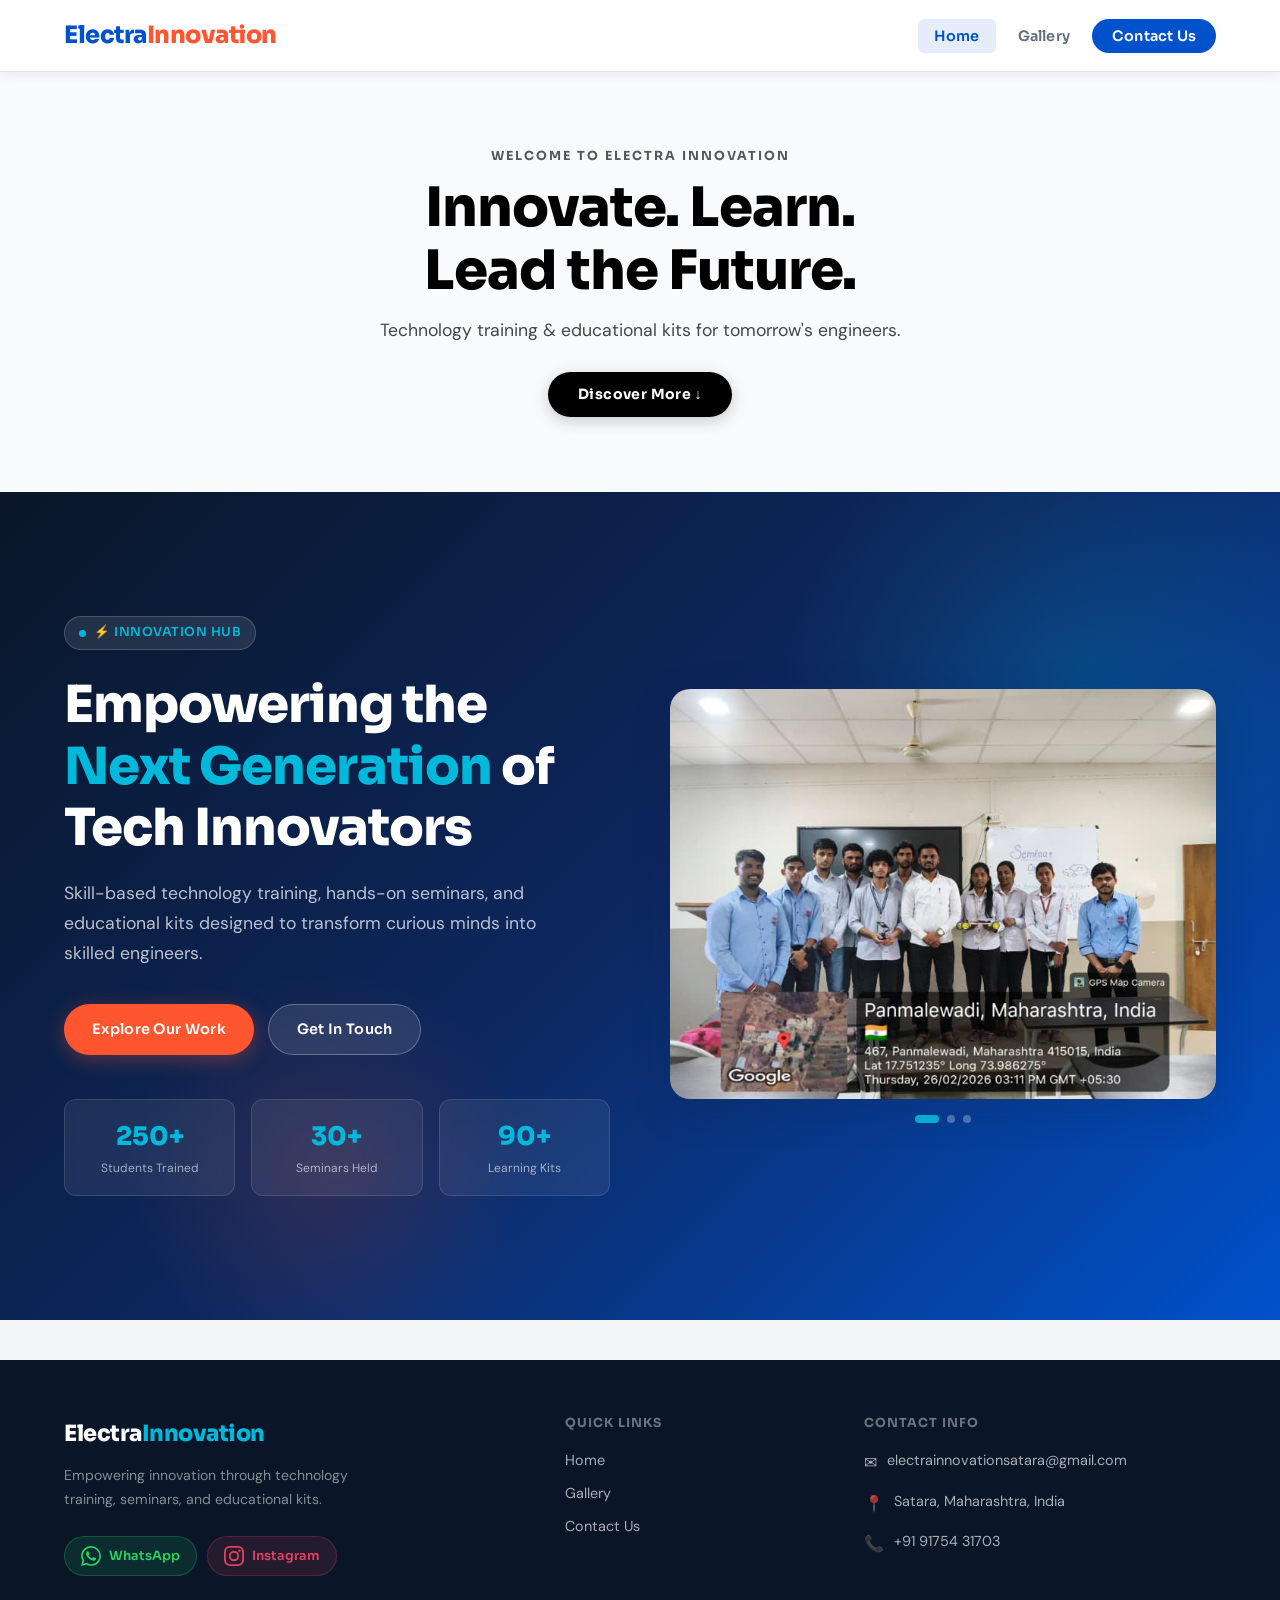
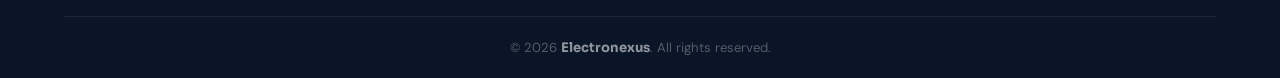
==== index.html @ 860a7fb2 "first upload" ====
<!DOCTYPE html>
<html lang="en">
<head>
  <meta charset="UTF-8">
  <meta name="viewport" content="width=device-width, initial-scale=1.0">
  <title>ElectraInnovation — Technology Training & Innovation</title>
  <link rel="stylesheet" href="style.css">
  <script defer src="script.js"></script>
</head>

<body>

<!-- ===== NAVBAR ===== -->
<header class="navbar">
  <div class="nav-container">
    <a href="index.html" class="logo-text">Electra<span>Innovation</span></a>

    <button class="hamburger" id="hamburger" aria-label="Toggle menu">
      <span></span><span></span><span></span>
    </button>

    <ul class="nav-menu" id="nav-menu">
      <li><a href="index.html" class="active">Home</a></li>
      <li><a href="gallery.html">Gallery</a></li>
      <li><a href="contact.html" class="nav-cta">Contact Us</a></li>
    </ul>
  </div>
</header>

<!-- ===== VIDEO HERO ===== -->
<section class="video-hero">
  <video
    class="video-hero-bg"
    src="images/hero.mp4"
    autoplay
    muted
    loop
    playsinline
    preload="auto"
  ></video>

  <!-- Light frosted overlay so black text stays readable -->
  <div class="video-hero-overlay"></div>

  <div class="video-hero-content">
    <p class="video-hero-eyebrow">Welcome to Electra Innovation</p>
    <h2 class="video-hero-heading">Innovate. Learn. <br>Lead the Future.</h2>
    <p class="video-hero-sub">Technology training &amp; educational kits for tomorrow's engineers.</p>
    <a href="#main-hero" class="video-hero-cta">Discover More ↓</a>
  </div>
</section>

<!-- ===== HERO ===== -->
<section class="hero">
  <div class="hero-inner">

    <!-- LEFT: Text -->
    <div class="hero-text">
      <div class="hero-badge">⚡ Innovation Hub</div>

      <h1>Empowering the <span>Next Generation</span> of Tech Innovators</h1>
      <p>Skill-based technology training, hands-on seminars, and educational kits designed to transform curious minds into skilled engineers.</p>

      <div class="hero-actions">
        <a href="gallery.html" class="btn btn-primary">Explore Our Work</a>
        <a href="contact.html" class="btn btn-outline">Get In Touch</a>
      </div>

      <div class="hero-stats">
        <div class="stat-item">
          <div class="stat-num">250+</div>
          <div class="stat-label">Students Trained</div>
        </div>
        <div class="stat-item">
          <div class="stat-num">30+</div>
          <div class="stat-label">Seminars Held</div>
        </div>
        <div class="stat-item">
          <div class="stat-num">90+</div>
          <div class="stat-label">Learning Kits</div>
        </div>
      </div>
    </div>

    <!-- RIGHT: Slider -->
    <div class="hero-slider-wrap">
      <div class="slider" id="hero-slider">
        <img src="images/training1.jpeg" class="slide active" alt="Training Program">
        <img src="images/seminar1.jpeg" class="slide" alt="Seminar">
        <img src="images/kit1.jpeg" class="slide" alt="Educational Kit">
      </div>
      <div class="slider-dots" id="slider-dots">
        <button class="dot active" data-index="0"></button>
        <button class="dot" data-index="1"></button>
        <button class="dot" data-index="2"></button>
      </div>
    </div>

  </div>
</section>

<!-- ===== FOOTER ===== -->
<footer class="footer">
  <div class="footer-inner">

    <div class="footer-brand">
      <a href="index.html" class="footer-logo">Electra<span>Innovation</span></a>
      <p class="footer-tagline">Empowering innovation through technology training, seminars, and educational kits.</p>
      <div class="footer-social">
        <a href="https://wa.me/919175431703" target="_blank" rel="noopener" class="social-btn whatsapp" aria-label="WhatsApp">
          <svg viewBox="0 0 24 24" fill="currentColor" width="20" height="20"><path d="M17.472 14.382c-.297-.149-1.758-.867-2.03-.967-.273-.099-.471-.148-.67.15-.197.297-.767.966-.94 1.164-.173.199-.347.223-.644.075-.297-.15-1.255-.463-2.39-1.475-.883-.788-1.48-1.761-1.653-2.059-.173-.297-.018-.458.13-.606.134-.133.298-.347.446-.52.149-.174.198-.298.298-.497.099-.198.05-.371-.025-.52-.075-.149-.669-1.612-.916-2.207-.242-.579-.487-.5-.669-.51-.173-.008-.371-.01-.57-.01-.198 0-.52.074-.792.372-.272.297-1.04 1.016-1.04 2.479 0 1.462 1.065 2.875 1.213 3.074.149.198 2.096 3.2 5.077 4.487.709.306 1.262.489 1.694.625.712.227 1.36.195 1.871.118.571-.085 1.758-.719 2.006-1.413.248-.694.248-1.289.173-1.413-.074-.124-.272-.198-.57-.347m-5.421 7.403h-.004a9.87 9.87 0 01-5.031-1.378l-.361-.214-3.741.982.998-3.648-.235-.374a9.86 9.86 0 01-1.51-5.26c.001-5.45 4.436-9.884 9.888-9.884 2.64 0 5.122 1.03 6.988 2.898a9.825 9.825 0 012.893 6.994c-.003 5.45-4.437 9.884-9.885 9.884m8.413-18.297A11.815 11.815 0 0012.05 0C5.495 0 .16 5.335.157 11.892c0 2.096.547 4.142 1.588 5.945L.057 24l6.305-1.654a11.882 11.882 0 005.683 1.448h.005c6.554 0 11.89-5.335 11.893-11.893a11.821 11.821 0 00-3.48-8.413Z"/></svg>
          WhatsApp
        </a>
        <a href="https://www.instagram.com/electrainnovations?igsh=cjc5NXh3eWp3ZHEy" target="_blank" rel="noopener" class="social-btn instagram" aria-label="Instagram">
          <svg viewBox="0 0 24 24" fill="currentColor" width="20" height="20"><path d="M12 2.163c3.204 0 3.584.012 4.85.07 3.252.148 4.771 1.691 4.919 4.919.058 1.265.069 1.645.069 4.849 0 3.205-.012 3.584-.069 4.849-.149 3.225-1.664 4.771-4.919 4.919-1.266.058-1.644.07-4.85.07-3.204 0-3.584-.012-4.849-.07-3.26-.149-4.771-1.699-4.919-4.92-.058-1.265-.07-1.644-.07-4.849 0-3.204.013-3.583.07-4.849.149-3.227 1.664-4.771 4.919-4.919 1.266-.057 1.645-.069 4.849-.069zM12 0C8.741 0 8.333.014 7.053.072 2.695.272.273 2.69.073 7.052.014 8.333 0 8.741 0 12c0 3.259.014 3.668.072 4.948.2 4.358 2.618 6.78 6.98 6.98C8.333 23.986 8.741 24 12 24c3.259 0 3.668-.014 4.948-.072 4.354-.2 6.782-2.618 6.979-6.98.059-1.28.073-1.689.073-4.948 0-3.259-.014-3.667-.072-4.947-.196-4.354-2.617-6.78-6.979-6.98C15.668.014 15.259 0 12 0zm0 5.838a6.162 6.162 0 100 12.324 6.162 6.162 0 000-12.324zM12 16a4 4 0 110-8 4 4 0 010 8zm6.406-11.845a1.44 1.44 0 100 2.881 1.44 1.44 0 000-2.881z"/></svg>
          Instagram
        </a>
      </div>
    </div>

    <div class="footer-col">
      <h4>Quick Links</h4>
      <ul>
        <li><a href="index.html">Home</a></li>
        <li><a href="gallery.html">Gallery</a></li>
        <li><a href="contact.html">Contact Us</a></li>
      </ul>
    </div>

    <div class="footer-col">
      <h4>Contact Info</h4>
      <ul class="footer-contact-list">
        <li>
          <span class="fc-icon">✉</span>
          <a href="mailto:electrainnovationsatara@gmail.com">electrainnovationsatara@gmail.com</a>
        </li>
        <li>
          <span class="fc-icon">📍</span>
          <span>Satara, Maharashtra, India</span>
        </li>
        <li>
          <span class="fc-icon">📞</span>
          <a href="tel:+919175431703">+91 91754 31703</a>
        </li>
      </ul>
    </div>

  </div>
  <div class="footer-bottom">
    <p>&copy; 2026 <strong>Electronexus</strong>. All rights reserved.</p>
  </div>
</footer>


</body>
</html>
---- style.css ----
@import url('https://fonts.googleapis.com/css2?family=Sora:wght@300;400;600;700;800&family=DM+Sans:ital,wght@0,300;0,400;0,500;1,400&display=swap');

/* ===== CSS VARIABLES ===== */
:root {
  --primary: #0052CC;
  --primary-light: #0065FF;
  --accent: #FF5630;
  --accent-warm: #FF7452;
  --teal: #00B8D9;
  --bg: #F4F5F7;
  --bg-card: #FFFFFF;
  --text: #172B4D;
  --text-muted: #5E6C84;
  --border: #DFE1E6;
  --white: #FFFFFF;
  --shadow-sm: 0 1px 3px rgba(9,30,66,0.10), 0 0 1px rgba(9,30,66,0.08);
  --shadow-md: 0 4px 16px rgba(9,30,66,0.12), 0 0 2px rgba(9,30,66,0.08);
  --shadow-lg: 0 12px 40px rgba(9,30,66,0.18);
  --radius: 12px;
  --radius-sm: 6px;
  --navbar-h: 72px;
}

/* ===== RESET & BASE ===== */
*, *::before, *::after { box-sizing: border-box; margin: 0; padding: 0; }

html { scroll-behavior: smooth; }

body {
  font-family: 'DM Sans', sans-serif;
  background: var(--bg);
  color: var(--text);
  padding-top: var(--navbar-h);
  line-height: 1.6;
}

h1, h2, h3, h4 { font-family: 'Sora', sans-serif; line-height: 1.2; }

/* ===== NAVBAR ===== */
.navbar {
  position: fixed;
  top: 0;
  left: 0;
  width: 100%;
  background: var(--white);
  border-bottom: 1.5px solid var(--border);
  z-index: 9999;
  height: var(--navbar-h);
  box-shadow: 0 2px 12px rgba(9,30,66,0.08);
}

.nav-container {
  display: flex;
  justify-content: space-between;
  align-items: center;
  max-width: 1200px;
  width: 90%;
  margin: 0 auto;
  height: 100%;
}

.logo {
  height: 46px;
  object-fit: contain;
}

.logo-text {
  font-family: 'Sora', sans-serif;
  font-size: 1.5rem;
  font-weight: 800;
  color: var(--primary);
  letter-spacing: -0.5px;
  text-decoration: none;
}

.logo-text span { color: var(--accent); }

.nav-menu {
  list-style: none;
  display: flex;
  gap: 6px;
  align-items: center;
}

.nav-menu li a {
  color: var(--text-muted);
  text-decoration: none;
  font-family: 'Sora', sans-serif;
  font-weight: 600;
  font-size: 0.9rem;
  padding: 8px 16px;
  border-radius: var(--radius-sm);
  transition: all 0.2s ease;
  letter-spacing: 0.2px;
}

.nav-menu li a:hover {
  color: var(--primary);
  background: rgba(0,82,204,0.07);
}

.nav-menu li a.active {
  color: var(--primary);
  background: rgba(0,82,204,0.10);
}

/* CTA button in nav */
.nav-menu li a.nav-cta {
  background: var(--primary);
  color: white;
  padding: 8px 20px;
  border-radius: 50px;
}

.nav-menu li a.nav-cta:hover {
  background: var(--primary-light);
  color: white;
}

.hamburger {
  display: none;
  background: none;
  border: none;
  cursor: pointer;
  padding: 6px;
  border-radius: var(--radius-sm);
  flex-direction: column;
  gap: 5px;
  transition: background 0.2s;
}

.hamburger:hover { background: var(--bg); }

.hamburger span {
  display: block;
  width: 24px;
  height: 2.5px;
  background: var(--text);
  border-radius: 2px;
  transition: all 0.3s ease;
}

.hamburger.open span:nth-child(1) { transform: translateY(7.5px) rotate(45deg); }
.hamburger.open span:nth-child(2) { opacity: 0; transform: scaleX(0); }
.hamburger.open span:nth-child(3) { transform: translateY(-7.5px) rotate(-45deg); }

/* ===== HERO ===== */
.hero {
  position: relative;
  background: linear-gradient(135deg, #0a1628 0%, #0d2860 50%, #0052CC 100%);
  min-height: calc(100vh - var(--navbar-h));
  display: flex;
  align-items: center;
  overflow: hidden;
}

/* Decorative blobs */
.hero::before {
  content: '';
  position: absolute;
  width: 600px;
  height: 600px;
  background: radial-gradient(circle, rgba(0,184,217,0.18) 0%, transparent 70%);
  top: -100px;
  right: -100px;
  border-radius: 50%;
  pointer-events: none;
}

.hero::after {
  content: '';
  position: absolute;
  width: 400px;
  height: 400px;
  background: radial-gradient(circle, rgba(255,86,48,0.14) 0%, transparent 70%);
  bottom: -50px;
  left: 10%;
  border-radius: 50%;
  pointer-events: none;
}

.hero-inner {
  position: relative;
  z-index: 2;
  max-width: 1200px;
  width: 90%;
  margin: 0 auto;
  display: grid;
  grid-template-columns: 1fr 1fr;
  gap: 60px;
  align-items: center;
  padding: 60px 0;
}

.hero-text {
  color: white;
}

.hero-badge {
  display: inline-flex;
  align-items: center;
  gap: 8px;
  background: rgba(255,255,255,0.10);
  border: 1px solid rgba(255,255,255,0.18);
  color: var(--teal);
  font-family: 'Sora', sans-serif;
  font-size: 0.78rem;
  font-weight: 600;
  padding: 6px 14px;
  border-radius: 50px;
  margin-bottom: 24px;
  letter-spacing: 0.5px;
  text-transform: uppercase;
}

.hero-badge::before {
  content: '';
  width: 7px;
  height: 7px;
  background: var(--teal);
  border-radius: 50%;
  animation: pulse-dot 2s infinite;
}

@keyframes pulse-dot {
  0%, 100% { opacity: 1; transform: scale(1); }
  50% { opacity: 0.5; transform: scale(1.4); }
}

.hero-text h1 {
  font-size: clamp(2rem, 4vw, 3.4rem);
  font-weight: 800;
  color: white;
  margin-bottom: 20px;
  letter-spacing: -1px;
}

.hero-text h1 span { color: var(--teal); }

.hero-text p {
  font-size: 1.1rem;
  color: rgba(255,255,255,0.72);
  max-width: 480px;
  margin-bottom: 36px;
  line-height: 1.7;
}

.hero-actions {
  display: flex;
  gap: 14px;
  flex-wrap: wrap;
}

.btn {
  display: inline-flex;
  align-items: center;
  gap: 8px;
  padding: 13px 28px;
  border-radius: 50px;
  font-family: 'Sora', sans-serif;
  font-weight: 600;
  font-size: 0.9rem;
  text-decoration: none;
  cursor: pointer;
  border: none;
  transition: all 0.25s ease;
  letter-spacing: 0.3px;
}

.btn-primary {
  background: var(--accent);
  color: white;
  box-shadow: 0 4px 20px rgba(255,86,48,0.35);
}

.btn-primary:hover {
  background: var(--accent-warm);
  transform: translateY(-2px);
  box-shadow: 0 8px 28px rgba(255,86,48,0.4);
}

.btn-outline {
  background: rgba(255,255,255,0.10);
  color: white;
  border: 1.5px solid rgba(255,255,255,0.28);
  backdrop-filter: blur(6px);
}

.btn-outline:hover {
  background: rgba(255,255,255,0.18);
  transform: translateY(-2px);
}

/* HERO SLIDER */
.hero-slider-wrap {
  position: relative;
}

.slider {
  position: relative;
  width: 100%;
  border-radius: 20px;
  overflow: hidden;
  box-shadow: var(--shadow-lg);
  aspect-ratio: 4/3;
}

.slide {
  position: absolute;
  inset: 0;
  width: 100%;
  height: 100%;
  object-fit: cover;
  opacity: 0;
  transition: opacity 1s ease;
}

.slide.active { opacity: 1; }

/* Slider dots */
.slider-dots {
  display: flex;
  justify-content: center;
  gap: 8px;
  margin-top: 16px;
}

.dot {
  width: 8px;
  height: 8px;
  border-radius: 50%;
  background: rgba(255,255,255,0.30);
  cursor: pointer;
  transition: all 0.3s ease;
  border: none;
}

.dot.active {
  background: var(--teal);
  width: 24px;
  border-radius: 4px;
}

/* HERO STATS */
.hero-stats {
  display: grid;
  grid-template-columns: repeat(3, 1fr);
  gap: 16px;
  margin-top: 44px;
}

.stat-item {
  background: rgba(255,255,255,0.07);
  border: 1px solid rgba(255,255,255,0.12);
  border-radius: var(--radius);
  padding: 16px;
  text-align: center;
  backdrop-filter: blur(6px);
}

.stat-num {
  font-family: 'Sora', sans-serif;
  font-size: 1.6rem;
  font-weight: 800;
  color: var(--teal);
}

.stat-label {
  font-size: 0.75rem;
  color: rgba(255,255,255,0.60);
  margin-top: 2px;
}

/* ===== SECTION SHARED ===== */
.section {
  max-width: 1200px;
  width: 90%;
  margin: 0 auto;
  padding: 80px 0;
}

.section-header {
  text-align: center;
  margin-bottom: 52px;
}

.section-tag {
  display: inline-block;
  background: rgba(0,82,204,0.08);
  color: var(--primary);
  font-family: 'Sora', sans-serif;
  font-size: 0.75rem;
  font-weight: 700;
  padding: 5px 14px;
  border-radius: 50px;
  letter-spacing: 0.8px;
  text-transform: uppercase;
  margin-bottom: 12px;
}

.section-header h2 {
  font-size: clamp(1.8rem, 3vw, 2.6rem);
  font-weight: 800;
  color: var(--text);
  margin-bottom: 12px;
  letter-spacing: -0.5px;
}

.section-header p {
  color: var(--text-muted);
  font-size: 1rem;
  max-width: 520px;
  margin: 0 auto;
}

/* ===== GALLERY PAGE ===== */
.gallery-page { background: var(--bg); }

.gallery-section { margin-bottom: 64px; }

.gallery-section-title {
  font-family: 'Sora', sans-serif;
  font-size: 1.15rem;
  font-weight: 700;
  color: var(--text);
  margin-bottom: 18px;
  display: flex;
  align-items: center;
  gap: 10px;
}

.gallery-section-title::before {
  content: '';
  display: block;
  width: 4px;
  height: 22px;
  background: var(--primary);
  border-radius: 2px;
}

.grid {
  display: grid;
  grid-template-columns: repeat(auto-fill, minmax(220px, 1fr));
  gap: 16px;
}

.grid-item {
  position: relative;
  border-radius: var(--radius);
  overflow: hidden;
  aspect-ratio: 4/3;
  background: var(--border);
  box-shadow: var(--shadow-sm);
  cursor: pointer;
  transition: transform 0.28s ease, box-shadow 0.28s ease;
}

.grid-item:hover {
  transform: translateY(-5px) scale(1.02);
  box-shadow: var(--shadow-md);
}

.grid-item img {
  width: 100%;
  height: 100%;
  object-fit: cover;
  display: block;
  transition: transform 0.4s ease;
}

.grid-item:hover img { transform: scale(1.06); }

.grid-item .overlay {
  position: absolute;
  inset: 0;
  background: linear-gradient(to top, rgba(9,30,66,0.55), transparent 60%);
  opacity: 0;
  transition: opacity 0.28s ease;
  display: flex;
  align-items: flex-end;
  padding: 14px;
}

.grid-item:hover .overlay { opacity: 1; }

.overlay-icon {
  background: rgba(255,255,255,0.20);
  border: 1px solid rgba(255,255,255,0.35);
  border-radius: 50%;
  width: 38px;
  height: 38px;
  display: flex;
  align-items: center;
  justify-content: center;
  color: white;
  font-size: 1rem;
  backdrop-filter: blur(4px);
  margin-left: auto;
}

/* ===== LIGHTBOX ===== */
.lightbox {
  display: none;
  position: fixed;
  inset: 0;
  background: rgba(9,30,66,0.90);
  z-index: 99999;
  justify-content: center;
  align-items: center;
  padding: 20px;
  backdrop-filter: blur(8px);
}

.lightbox.show { display: flex; }

.lightbox-inner {
  position: relative;
  max-width: 900px;
  width: 100%;
}

.lightbox img {
  width: 100%;
  max-height: 80vh;
  object-fit: contain;
  border-radius: var(--radius);
  box-shadow: var(--shadow-lg);
}

.close-btn {
  position: fixed;
  top: 20px;
  right: 24px;
  background: rgba(255,255,255,0.15);
  border: 1px solid rgba(255,255,255,0.25);
  color: white;
  width: 44px;
  height: 44px;
  border-radius: 50%;
  display: flex;
  align-items: center;
  justify-content: center;
  font-size: 1.3rem;
  cursor: pointer;
  transition: background 0.2s;
  backdrop-filter: blur(6px);
}

.close-btn:hover { background: rgba(255,255,255,0.28); }

/* ===== CONTACT PAGE ===== */
.contact-wrapper {
  display: grid;
  grid-template-columns: 1fr 1.4fr;
  gap: 48px;
  align-items: start;
}

.contact-info h2 {
  font-size: clamp(1.6rem, 2.5vw, 2.2rem);
  font-weight: 800;
  color: var(--text);
  margin-bottom: 12px;
  letter-spacing: -0.5px;
}

.contact-info p {
  color: var(--text-muted);
  margin-bottom: 32px;
  line-height: 1.7;
}

.contact-detail {
  display: flex;
  align-items: flex-start;
  gap: 14px;
  margin-bottom: 20px;
  padding: 16px;
  background: var(--white);
  border-radius: var(--radius);
  box-shadow: var(--shadow-sm);
  transition: box-shadow 0.2s;
}

.contact-detail:hover { box-shadow: var(--shadow-md); }

.contact-icon {
  width: 44px;
  height: 44px;
  border-radius: var(--radius-sm);
  background: rgba(0,82,204,0.09);
  display: flex;
  align-items: center;
  justify-content: center;
  font-size: 1.2rem;
  flex-shrink: 0;
}

.contact-detail-text strong {
  display: block;
  font-family: 'Sora', sans-serif;
  font-size: 0.82rem;
  color: var(--text-muted);
  font-weight: 600;
  text-transform: uppercase;
  letter-spacing: 0.5px;
  margin-bottom: 2px;
}

.contact-detail-text span {
  color: var(--text);
  font-size: 0.95rem;
  font-weight: 500;
}

/* FORM */
.contact-form-card {
  background: var(--white);
  border-radius: 20px;
  padding: 40px;
  box-shadow: var(--shadow-md);
}

.contact-form-card h3 {
  font-size: 1.3rem;
  font-weight: 700;
  margin-bottom: 6px;
}

.contact-form-card > p {
  color: var(--text-muted);
  font-size: 0.9rem;
  margin-bottom: 28px;
}

.form-group {
  margin-bottom: 18px;
}

.form-group label {
  display: block;
  font-family: 'Sora', sans-serif;
  font-size: 0.82rem;
  font-weight: 600;
  color: var(--text);
  margin-bottom: 6px;
  letter-spacing: 0.2px;
}

.form-group input,
.form-group textarea,
.form-group select {
  width: 100%;
  padding: 12px 16px;
  border: 1.5px solid var(--border);
  border-radius: var(--radius-sm);
  font-family: 'DM Sans', sans-serif;
  font-size: 0.95rem;
  color: var(--text);
  background: var(--bg);
  transition: border-color 0.2s, box-shadow 0.2s;
  outline: none;
}

.form-group input:focus,
.form-group textarea:focus {
  border-color: var(--primary);
  background: white;
  box-shadow: 0 0 0 3px rgba(0,82,204,0.10);
}

.form-group textarea {
  resize: vertical;
  min-height: 120px;
}

.form-row {
  display: grid;
  grid-template-columns: 1fr 1fr;
  gap: 16px;
}

.btn-submit {
  width: 100%;
  padding: 14px;
  background: var(--primary);
  color: white;
  border: none;
  border-radius: 50px;
  font-family: 'Sora', sans-serif;
  font-weight: 700;
  font-size: 0.95rem;
  cursor: pointer;
  transition: all 0.25s ease;
  letter-spacing: 0.3px;
}

.btn-submit:hover {
  background: var(--primary-light);
  transform: translateY(-2px);
  box-shadow: 0 8px 24px rgba(0,82,204,0.30);
}

/* ===== FOOTER ===== */
.footer {
  background: #0a1628;
  color: rgba(255,255,255,0.60);
  font-size: 0.9rem;
  margin-top: 40px;
}

.footer-inner {
  display: grid;
  grid-template-columns: 1.8fr 1fr 1.4fr;
  gap: 48px;
  max-width: 1200px;
  width: 90%;
  margin: 0 auto;
  padding: 56px 0 40px;
  border-bottom: 1px solid rgba(255,255,255,0.08);
}

/* Brand column */
.footer-logo {
  font-family: 'Sora', sans-serif;
  font-size: 1.4rem;
  font-weight: 800;
  color: white;
  text-decoration: none;
  letter-spacing: -0.5px;
  display: inline-block;
  margin-bottom: 12px;
}

.footer-logo span { color: var(--teal); }

.footer-tagline {
  color: rgba(255,255,255,0.50);
  font-size: 0.88rem;
  line-height: 1.7;
  max-width: 300px;
  margin-bottom: 24px;
}

/* Social buttons */
.footer-social {
  display: flex;
  gap: 10px;
  flex-wrap: wrap;
}

.social-btn {
  display: inline-flex;
  align-items: center;
  gap: 8px;
  padding: 9px 16px;
  border-radius: 50px;
  font-family: 'Sora', sans-serif;
  font-size: 0.8rem;
  font-weight: 600;
  text-decoration: none;
  transition: all 0.25s ease;
  border: 1px solid transparent;
}

.social-btn.whatsapp {
  background: rgba(37,211,102,0.12);
  color: #25D366;
  border-color: rgba(37,211,102,0.25);
}

.social-btn.whatsapp:hover {
  background: #25D366;
  color: white;
  transform: translateY(-2px);
  box-shadow: 0 6px 20px rgba(37,211,102,0.30);
}

.social-btn.instagram {
  background: rgba(228,64,95,0.12);
  color: #E4405F;
  border-color: rgba(228,64,95,0.25);
}

.social-btn.instagram:hover {
  background: linear-gradient(45deg, #f09433, #e6683c, #dc2743, #cc2366, #bc1888);
  color: white;
  border-color: transparent;
  transform: translateY(-2px);
  box-shadow: 0 6px 20px rgba(228,64,95,0.30);
}

/* Link columns */
.footer-col h4 {
  font-family: 'Sora', sans-serif;
  font-size: 0.78rem;
  font-weight: 700;
  color: rgba(255,255,255,0.40);
  text-transform: uppercase;
  letter-spacing: 1px;
  margin-bottom: 18px;
}

.footer-col ul {
  list-style: none;
  display: flex;
  flex-direction: column;
  gap: 10px;
}

.footer-col ul li a {
  color: rgba(255,255,255,0.65);
  text-decoration: none;
  font-size: 0.9rem;
  transition: color 0.2s;
}

.footer-col ul li a:hover { color: var(--teal); }

/* Contact list */
.footer-contact-list { gap: 14px !important; }

.footer-contact-list li {
  display: flex;
  align-items: flex-start;
  gap: 10px;
  color: rgba(255,255,255,0.65);
  font-size: 0.9rem;
}

.fc-icon {
  font-size: 1rem;
  flex-shrink: 0;
  margin-top: 1px;
}

.footer-contact-list a {
  color: rgba(255,255,255,0.65);
  text-decoration: none;
  transition: color 0.2s;
}

.footer-contact-list a:hover { color: var(--teal); }

/* Bottom bar */
.footer-bottom {
  text-align: center;
  padding: 20px;
  font-size: 0.82rem;
  color: rgba(255,255,255,0.30);
}

.footer-bottom strong { color: rgba(255,255,255,0.55); font-family: 'Sora', sans-serif; }

/* Footer responsive */
@media (max-width: 900px) {
  .footer-inner {
    grid-template-columns: 1fr 1fr;
    gap: 36px;
  }
  .footer-brand { grid-column: 1 / -1; }
}

@media (max-width: 500px) {
  .footer-inner {
    grid-template-columns: 1fr;
    gap: 28px;
    padding: 40px 0 28px;
  }
  .footer-social { gap: 8px; }
  .social-btn { padding: 8px 14px; font-size: 0.78rem; }
}

/* ===== MOBILE ===== */
@media (max-width: 900px) {
  .hero-inner {
    grid-template-columns: 1fr;
    text-align: center;
    gap: 40px;
    padding: 50px 0 40px;
  }

  .hero-text p { margin: 0 auto 32px; }
  .hero-actions { justify-content: center; }
  .hero-stats { grid-template-columns: repeat(3, 1fr); }

  .contact-wrapper {
    grid-template-columns: 1fr;
    gap: 32px;
  }

  .form-row { grid-template-columns: 1fr; }
}

@media (max-width: 768px) {
  .hamburger { display: flex; }

  .nav-menu {
    display: none;
    flex-direction: column;
    position: absolute;
    top: var(--navbar-h);
    left: 0;
    right: 0;
    background: white;
    border-bottom: 1.5px solid var(--border);
    padding: 16px 20px 20px;
    gap: 4px;
    box-shadow: 0 8px 24px rgba(9,30,66,0.10);
  }

  .nav-menu.show { display: flex; }

  .nav-menu li a {
    display: block;
    padding: 11px 16px;
    border-radius: var(--radius-sm);
  }

  .hero-stats { grid-template-columns: 1fr 1fr; }

  .grid { grid-template-columns: repeat(auto-fill, minmax(160px, 1fr)); gap: 12px; }

  .contact-form-card { padding: 24px 20px; }
}

@media (max-width: 480px) {
  .hero-stats { grid-template-columns: repeat(3,1fr); }
  .hero-text h1 { font-size: 1.75rem; }
  .btn { padding: 11px 22px; font-size: 0.85rem; }
}

/* ===== FEEDBACK / VIDEO SECTION ===== */
.feedback-section {
  background: linear-gradient(135deg, #0a1628 0%, #0d2860 100%);
  border-radius: 24px;
  padding: 48px 40px;
  margin-top: 16px;
}

.feedback-title {
  color: white !important;
}

.feedback-title::before {
  background: var(--teal) !important;
}

.feedback-intro {
  margin-bottom: 36px;
}

.feedback-intro p {
  color: rgba(255,255,255,0.65);
  font-size: 0.97rem;
  max-width: 560px;
  line-height: 1.7;
}

/* VIDEO GRID */
.video-grid {
  display: grid;
  grid-template-columns: repeat(auto-fill, minmax(260px, 1fr));
  gap: 22px;
}

/* VIDEO CARD */
.video-card {
  background: rgba(255,255,255,0.06);
  border: 1px solid rgba(255,255,255,0.12);
  border-radius: var(--radius);
  overflow: hidden;
  transition: transform 0.28s ease, box-shadow 0.28s ease, background 0.28s ease;
  backdrop-filter: blur(6px);
}

.video-card:hover {
  transform: translateY(-5px);
  background: rgba(255,255,255,0.10);
  box-shadow: 0 16px 40px rgba(0,0,0,0.35);
}

/* VIDEO WRAPPER */
.video-wrap {
  position: relative;
  width: 100%;
  aspect-ratio: 16/9;
  background: #000;
  overflow: hidden;
}

.video-wrap video {
  width: 100%;
  height: 100%;
  object-fit: cover;
  display: block;
  cursor: pointer;
}

/* Play hint overlay — fades out once video starts */
.video-play-hint {
  position: absolute;
  inset: 0;
  display: flex;
  align-items: center;
  justify-content: center;
  background: rgba(0,0,0,0.30);
  color: white;
  font-size: 2.2rem;
  pointer-events: none;
  transition: opacity 0.3s ease;
  border-radius: 0;
}

.video-wrap video:not([paused]) ~ .video-play-hint,
.video-wrap.playing .video-play-hint {
  opacity: 0;
}

/* VIDEO META (name, stars) */
.video-meta {
  display: flex;
  align-items: center;
  gap: 12px;
  padding: 14px 16px;
}

.video-avatar {
  width: 40px;
  height: 40px;
  border-radius: 50%;
  background: linear-gradient(135deg, var(--primary), var(--teal));
  color: white;
  font-family: 'Sora', sans-serif;
  font-weight: 700;
  font-size: 0.78rem;
  display: flex;
  align-items: center;
  justify-content: center;
  flex-shrink: 0;
  letter-spacing: 0.5px;
}

.video-info {
  flex: 1;
  min-width: 0;
}

.video-info strong {
  display: block;
  font-family: 'Sora', sans-serif;
  font-size: 0.88rem;
  font-weight: 700;
  color: white;
  white-space: nowrap;
  overflow: hidden;
  text-overflow: ellipsis;
}

.video-info span {
  display: block;
  font-size: 0.75rem;
  color: rgba(255,255,255,0.50);
  margin-top: 1px;
  white-space: nowrap;
  overflow: hidden;
  text-overflow: ellipsis;
}

.video-stars {
  font-size: 0.8rem;
  color: #FFD700;
  letter-spacing: 1px;
  flex-shrink: 0;
}

/* ===== RESPONSIVE — FEEDBACK ===== */
@media (max-width: 768px) {
  .feedback-section {
    padding: 32px 20px;
    border-radius: 16px;
  }

  .video-grid {
    grid-template-columns: 1fr 1fr;
    gap: 14px;
  }
}

@media (max-width: 480px) {
  .video-grid {
    grid-template-columns: 1fr;
  }
}

/* 2-card video grid — always 2 columns on desktop */
.video-grid-2 {
  grid-template-columns: repeat(2, 1fr);
  max-width: 700px;
}

@media (max-width: 600px) {
  .video-grid-2 {
    grid-template-columns: 1fr;
    max-width: 100%;
  }
}

/* ===== VIDEO HERO ===== */
.video-hero {
  position: relative;
  width: 100%;
  height: 420px;
  overflow: hidden;
  display: flex;
  align-items: center;
  justify-content: center;
}

/* The looping background video */
.video-hero-bg {
  position: absolute;
  inset: 0;
  width: 100%;
  height: 100%;
  object-fit: cover;
  z-index: 0;
}

/* Soft white overlay — keeps text legible on any video */
.video-hero-overlay {
  position: absolute;
  inset: 0;
  background: rgba(255, 255, 255, 0.45);
  z-index: 1;
}

/* Centred text block */
.video-hero-content {
  position: relative;
  z-index: 2;
  text-align: center;
  padding: 0 20px;
  max-width: 720px;
  animation: vhFadeUp 0.9s ease both;
}

@keyframes vhFadeUp {
  from { opacity: 0; transform: translateY(22px); }
  to   { opacity: 1; transform: translateY(0); }
}

.video-hero-eyebrow {
  font-family: 'Sora', sans-serif;
  font-size: 0.78rem;
  font-weight: 700;
  letter-spacing: 2px;
  text-transform: uppercase;
  color: #000;
  margin-bottom: 10px;
  opacity: 0.65;
}

.video-hero-heading {
  font-family: 'Sora', sans-serif;
  font-size: clamp(2rem, 5vw, 3.4rem);
  font-weight: 800;
  color: #000;
  line-height: 1.15;
  letter-spacing: -1px;
  margin-bottom: 14px;
  text-shadow: 0 1px 4px rgba(255,255,255,0.6);
}

.video-hero-sub {
  font-family: 'DM Sans', sans-serif;
  font-size: clamp(0.95rem, 2vw, 1.1rem);
  color: #000;
  opacity: 0.72;
  margin-bottom: 28px;
  line-height: 1.6;
}

.video-hero-cta {
  display: inline-block;
  padding: 11px 30px;
  background: #000;
  color: #fff;
  font-family: 'Sora', sans-serif;
  font-weight: 700;
  font-size: 0.88rem;
  letter-spacing: 0.4px;
  border-radius: 50px;
  text-decoration: none;
  transition: all 0.25s ease;
  box-shadow: 0 4px 16px rgba(0,0,0,0.20);
}

.video-hero-cta:hover {
  background: var(--primary);
  transform: translateY(-2px);
  box-shadow: 0 8px 24px rgba(0,82,204,0.30);
}

/* Responsive */
@media (max-width: 768px) {
  .video-hero { height: 320px; }
  .video-hero-heading { font-size: 1.9rem; }
}

@media (max-width: 480px) {
  .video-hero { height: 260px; }
  .video-hero-heading { font-size: 1.55rem; }
}
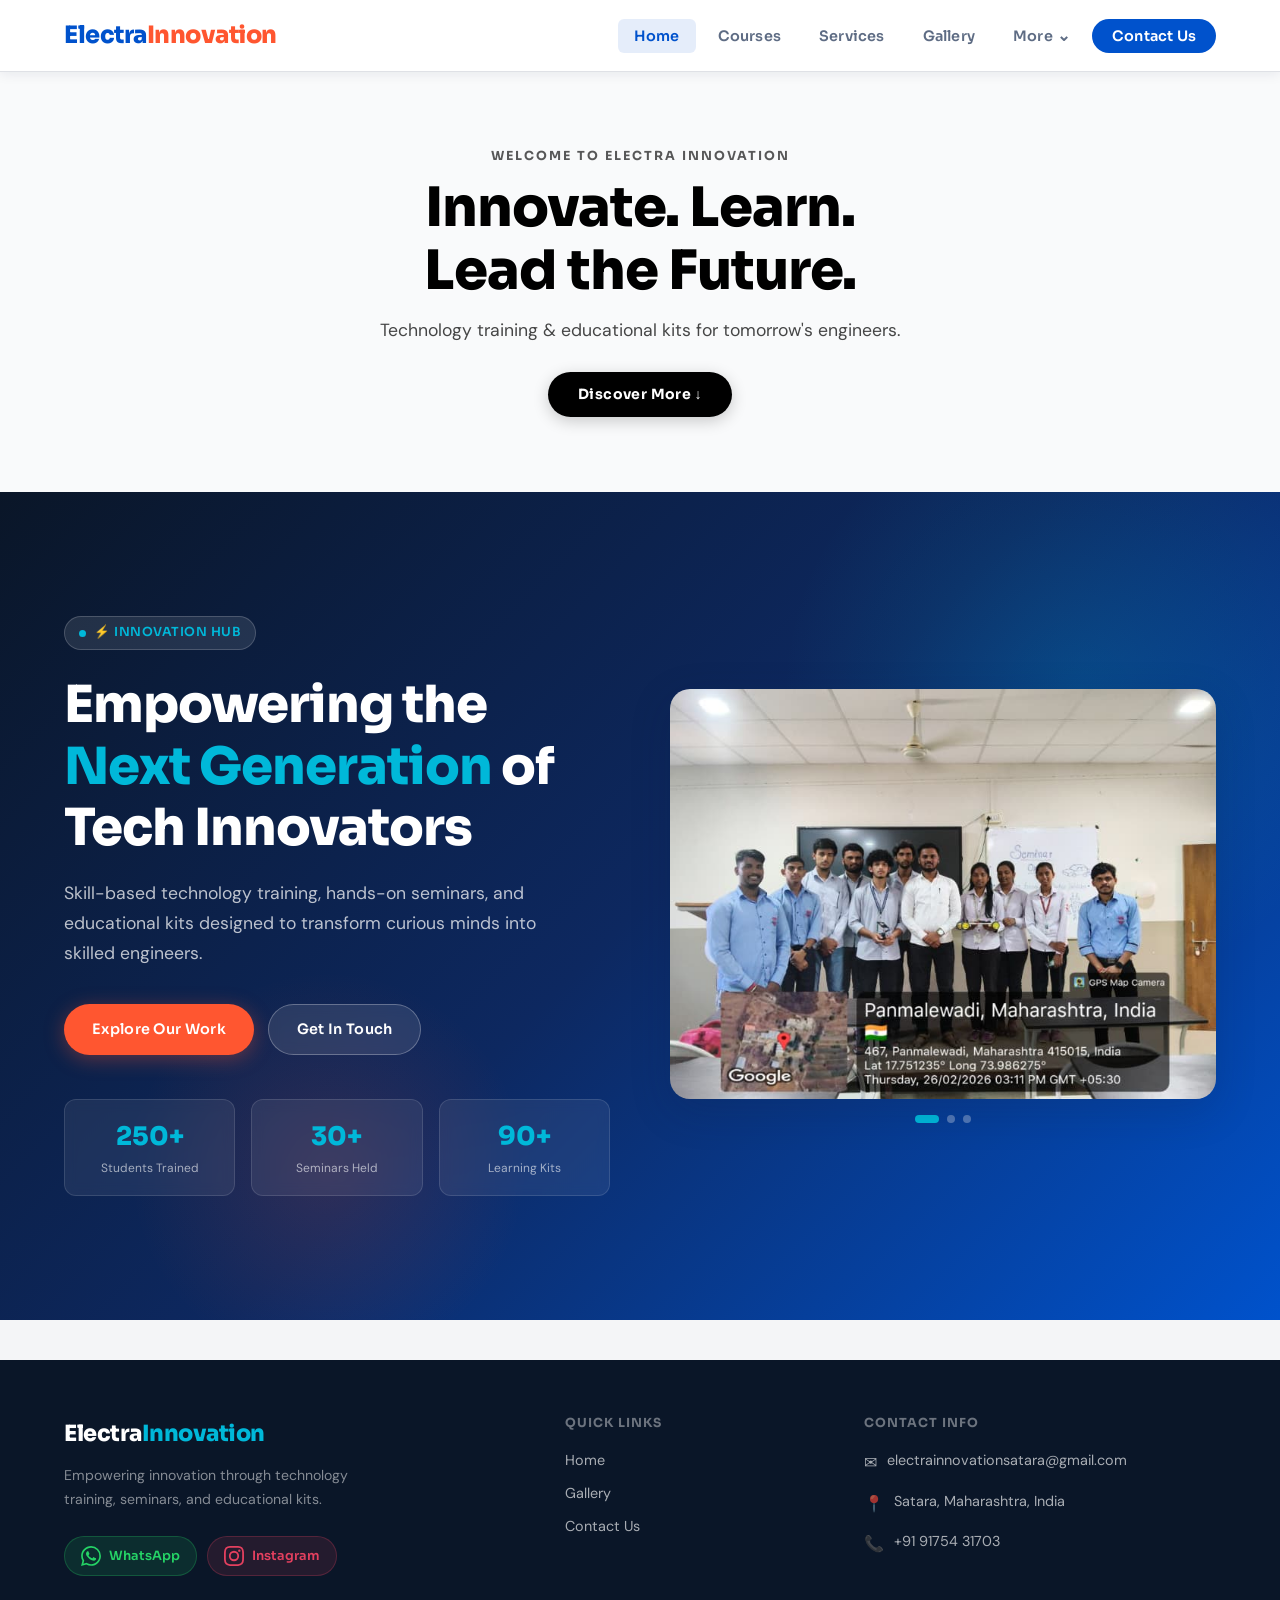
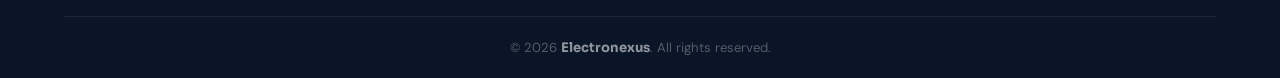
==== commit ba644fd6: "Add 5 new pages & update navigation" ====
--- a/index.html
+++ b/index.html
@@ -21,7 +21,17 @@
 
     <ul class="nav-menu" id="nav-menu">
       <li><a href="index.html" class="active">Home</a></li>
+      <li><a href="courses.html">Courses</a></li>
+      <li><a href="services.html">Services</a></li>
       <li><a href="gallery.html">Gallery</a></li>
+      <li class="nav-dropdown">
+        <button class="nav-dropdown-btn" aria-expanded="false">More <span class="nav-chevron">&#8964;</span></button>
+        <ul class="nav-dropdown-menu">
+          <li><a href="blogs.html">Blogs / Updates</a></li>
+          <li><a href="about.html">About Us</a></li>
+          <li><a href="faqs.html">FAQs</a></li>
+        </ul>
+      </li>
       <li><a href="contact.html" class="nav-cta">Contact Us</a></li>
     </ul>
   </div>
--- a/style.css
+++ b/style.css
@@ -1211,4 +1211,1151 @@
 @media (max-width: 480px) {
   .video-hero { height: 260px; }
   .video-hero-heading { font-size: 1.55rem; }
+}
+
+/* ===== NAV DROPDOWN ===== */
+.nav-dropdown {
+  position: relative;
+}
+
+.nav-dropdown-btn {
+  background: none;
+  border: none;
+  cursor: pointer;
+  color: var(--text-muted);
+  font-family: 'Sora', sans-serif;
+  font-weight: 600;
+  font-size: 0.9rem;
+  padding: 8px 16px;
+  border-radius: var(--radius-sm);
+  display: flex;
+  align-items: center;
+  gap: 4px;
+  transition: all 0.2s ease;
+  letter-spacing: 0.2px;
+  white-space: nowrap;
+}
+
+.nav-dropdown-btn:hover {
+  color: var(--primary);
+  background: rgba(0,82,204,0.07);
+}
+
+.nav-dropdown-btn.open {
+  color: var(--primary);
+  background: rgba(0,82,204,0.10);
+}
+
+.nav-chevron {
+  font-size: 1rem;
+  display: inline-block;
+  transition: transform 0.2s ease;
+  line-height: 1;
+}
+
+.nav-dropdown-btn.open .nav-chevron {
+  transform: rotate(180deg);
+}
+
+.nav-dropdown-menu {
+  display: none;
+  position: absolute;
+  top: calc(100% + 8px);
+  left: 50%;
+  transform: translateX(-50%);
+  background: var(--white);
+  border: 1.5px solid var(--border);
+  border-radius: var(--radius);
+  box-shadow: var(--shadow-md);
+  padding: 8px;
+  min-width: 180px;
+  flex-direction: column;
+  gap: 2px;
+  z-index: 9999;
+  list-style: none;
+}
+
+.nav-dropdown-menu.show {
+  display: flex;
+}
+
+.nav-dropdown-menu li a {
+  display: block;
+  padding: 10px 14px;
+  color: var(--text-muted);
+  text-decoration: none;
+  font-family: 'Sora', sans-serif;
+  font-weight: 600;
+  font-size: 0.88rem;
+  border-radius: var(--radius-sm);
+  transition: all 0.2s ease;
+  white-space: nowrap;
+}
+
+.nav-dropdown-menu li a:hover,
+.nav-dropdown-menu li a.active {
+  color: var(--primary);
+  background: rgba(0,82,204,0.08);
+}
+
+@media (max-width: 768px) {
+  .nav-dropdown-btn {
+    width: 100%;
+    justify-content: space-between;
+    padding: 11px 16px;
+  }
+
+  .nav-dropdown-menu {
+    position: static;
+    transform: none;
+    box-shadow: none;
+    border: none;
+    border-left: 3px solid var(--border);
+    border-radius: 0;
+    margin-left: 12px;
+    padding: 4px 0;
+    background: transparent;
+  }
+
+  .nav-dropdown-menu li a {
+    color: var(--text-muted);
+    padding: 9px 16px;
+  }
+}
+
+/* ===== PAGE HERO ===== */
+.page-hero {
+  background: linear-gradient(135deg, #0a1628 0%, #0d2860 60%, #0052CC 100%);
+  padding: 72px 20px;
+  text-align: center;
+  position: relative;
+  overflow: hidden;
+}
+
+.page-hero::before {
+  content: '';
+  position: absolute;
+  width: 500px;
+  height: 500px;
+  background: radial-gradient(circle, rgba(0,184,217,0.15) 0%, transparent 70%);
+  top: -100px;
+  right: -80px;
+  border-radius: 50%;
+  pointer-events: none;
+}
+
+.page-hero::after {
+  content: '';
+  position: absolute;
+  width: 300px;
+  height: 300px;
+  background: radial-gradient(circle, rgba(255,86,48,0.10) 0%, transparent 70%);
+  bottom: -40px;
+  left: 5%;
+  border-radius: 50%;
+  pointer-events: none;
+}
+
+.page-hero-inner {
+  position: relative;
+  z-index: 2;
+  max-width: 700px;
+  margin: 0 auto;
+}
+
+.page-hero .section-tag {
+  background: rgba(255,255,255,0.10);
+  color: var(--teal);
+  border: 1px solid rgba(255,255,255,0.15);
+}
+
+.page-hero h1 {
+  font-size: clamp(2rem, 4vw, 3rem);
+  font-weight: 800;
+  color: white;
+  margin: 12px 0 16px;
+  letter-spacing: -1px;
+}
+
+.page-hero p {
+  color: rgba(255,255,255,0.70);
+  font-size: 1.05rem;
+  line-height: 1.7;
+  max-width: 560px;
+  margin: 0 auto;
+}
+
+/* ===== FILTER TABS ===== */
+.filter-tabs {
+  display: flex;
+  flex-wrap: wrap;
+  gap: 8px;
+  margin-bottom: 36px;
+}
+
+.filter-btn {
+  padding: 8px 20px;
+  border: 1.5px solid var(--border);
+  border-radius: 50px;
+  background: var(--white);
+  color: var(--text-muted);
+  font-family: 'Sora', sans-serif;
+  font-weight: 600;
+  font-size: 0.85rem;
+  cursor: pointer;
+  transition: all 0.2s ease;
+}
+
+.filter-btn:hover {
+  border-color: var(--primary);
+  color: var(--primary);
+}
+
+.filter-btn.active {
+  background: var(--primary);
+  border-color: var(--primary);
+  color: white;
+}
+
+/* ===== COURSES PAGE ===== */
+.courses-grid {
+  display: grid;
+  grid-template-columns: repeat(auto-fill, minmax(280px, 1fr));
+  gap: 24px;
+  margin-bottom: 56px;
+}
+
+.course-card {
+  background: var(--white);
+  border-radius: 16px;
+  overflow: hidden;
+  box-shadow: var(--shadow-sm);
+  transition: transform 0.28s ease, box-shadow 0.28s ease;
+}
+
+.course-card:hover {
+  transform: translateY(-6px);
+  box-shadow: var(--shadow-md);
+}
+
+.course-card[style*="display: none"] { display: none !important; }
+
+.course-card-top {
+  height: 100px;
+  display: flex;
+  align-items: flex-start;
+  justify-content: space-between;
+  padding: 20px;
+  position: relative;
+}
+
+.course-card-top.electronics { background: linear-gradient(135deg, #0052CC, #0065FF); }
+.course-card-top.embedded    { background: linear-gradient(135deg, #00875A, #00A86B); }
+.course-card-top.iot         { background: linear-gradient(135deg, #00B8D9, #00C7E6); }
+.course-card-top.software    { background: linear-gradient(135deg, #FF5630, #FF7452); }
+
+.course-icon {
+  font-size: 2rem;
+  line-height: 1;
+}
+
+.course-level {
+  font-family: 'Sora', sans-serif;
+  font-size: 0.72rem;
+  font-weight: 700;
+  padding: 4px 10px;
+  border-radius: 50px;
+  text-transform: uppercase;
+  letter-spacing: 0.5px;
+}
+
+.course-level.beginner     { background: rgba(255,255,255,0.20); color: white; }
+.course-level.intermediate { background: rgba(255,255,255,0.20); color: white; }
+.course-level.advanced     { background: rgba(0,0,0,0.20); color: white; }
+
+.course-card-body {
+  padding: 22px;
+}
+
+.course-card-body h3 {
+  font-size: 1.05rem;
+  font-weight: 700;
+  margin-bottom: 8px;
+  color: var(--text);
+}
+
+.course-card-body > p {
+  font-size: 0.88rem;
+  color: var(--text-muted);
+  margin-bottom: 16px;
+  line-height: 1.6;
+}
+
+.course-highlights {
+  list-style: none;
+  display: flex;
+  flex-direction: column;
+  gap: 6px;
+  margin-bottom: 18px;
+}
+
+.course-highlights li {
+  font-size: 0.84rem;
+  color: var(--text-muted);
+  padding-left: 16px;
+  position: relative;
+}
+
+.course-highlights li::before {
+  content: '✓';
+  position: absolute;
+  left: 0;
+  color: var(--primary);
+  font-weight: 700;
+  font-size: 0.8rem;
+}
+
+.course-meta {
+  display: flex;
+  align-items: center;
+  gap: 8px;
+  flex-wrap: wrap;
+  margin-bottom: 18px;
+}
+
+.course-duration {
+  font-family: 'Sora', sans-serif;
+  font-size: 0.78rem;
+  font-weight: 600;
+  color: var(--text-muted);
+}
+
+.course-badge {
+  font-family: 'Sora', sans-serif;
+  font-size: 0.72rem;
+  font-weight: 700;
+  background: rgba(0,82,204,0.08);
+  color: var(--primary);
+  padding: 3px 10px;
+  border-radius: 50px;
+}
+
+.course-cta {
+  display: block;
+  text-align: center;
+  padding: 10px;
+  background: var(--primary);
+  color: white;
+  font-family: 'Sora', sans-serif;
+  font-weight: 700;
+  font-size: 0.88rem;
+  border-radius: 50px;
+  text-decoration: none;
+  transition: all 0.2s ease;
+}
+
+.course-cta:hover {
+  background: var(--primary-light);
+  transform: translateY(-1px);
+}
+
+/* ===== CTA BANNER ===== */
+.cta-banner {
+  background: linear-gradient(135deg, #0a1628 0%, #0d2860 100%);
+  border-radius: 20px;
+  padding: 40px 48px;
+  display: flex;
+  align-items: center;
+  justify-content: space-between;
+  gap: 32px;
+  margin-top: 16px;
+}
+
+.cta-banner-text h3 {
+  font-size: 1.3rem;
+  font-weight: 700;
+  color: white;
+  margin-bottom: 6px;
+}
+
+.cta-banner-text p {
+  color: rgba(255,255,255,0.65);
+  font-size: 0.92rem;
+  max-width: 460px;
+}
+
+@media (max-width: 700px) {
+  .cta-banner {
+    flex-direction: column;
+    text-align: center;
+    padding: 32px 24px;
+  }
+  .cta-banner-text p { max-width: 100%; }
+}
+
+/* ===== SERVICES PAGE ===== */
+.services-grid {
+  display: grid;
+  grid-template-columns: repeat(auto-fill, minmax(300px, 1fr));
+  gap: 28px;
+  margin-bottom: 16px;
+}
+
+.service-card {
+  background: var(--white);
+  border-radius: 16px;
+  padding: 32px;
+  box-shadow: var(--shadow-sm);
+  transition: transform 0.28s ease, box-shadow 0.28s ease;
+  border: 1.5px solid var(--border);
+}
+
+.service-card:hover {
+  transform: translateY(-6px);
+  box-shadow: var(--shadow-md);
+  border-color: transparent;
+}
+
+.service-icon-wrap {
+  width: 60px;
+  height: 60px;
+  border-radius: var(--radius);
+  display: flex;
+  align-items: center;
+  justify-content: center;
+  margin-bottom: 20px;
+}
+
+.service-icon-wrap.blue   { background: rgba(0,82,204,0.10); color: var(--primary); }
+.service-icon-wrap.teal   { background: rgba(0,184,217,0.10); color: var(--teal); }
+.service-icon-wrap.orange { background: rgba(255,86,48,0.10); color: var(--accent); }
+
+.service-card h3 {
+  font-size: 1.1rem;
+  font-weight: 700;
+  color: var(--text);
+  margin-bottom: 10px;
+}
+
+.service-card > p {
+  color: var(--text-muted);
+  font-size: 0.9rem;
+  line-height: 1.65;
+  margin-bottom: 18px;
+}
+
+.service-features {
+  list-style: none;
+  display: flex;
+  flex-direction: column;
+  gap: 8px;
+  margin-bottom: 22px;
+}
+
+.service-features li {
+  font-size: 0.86rem;
+  color: var(--text-muted);
+  padding-left: 20px;
+  position: relative;
+}
+
+.service-features li::before {
+  content: '→';
+  position: absolute;
+  left: 0;
+  color: var(--primary);
+  font-weight: 700;
+}
+
+.service-link {
+  font-family: 'Sora', sans-serif;
+  font-weight: 700;
+  font-size: 0.88rem;
+  color: var(--primary);
+  text-decoration: none;
+  transition: gap 0.2s ease;
+  display: inline-flex;
+  align-items: center;
+}
+
+.service-link:hover { color: var(--primary-light); }
+
+/* Additional Services */
+.add-services-grid {
+  display: grid;
+  grid-template-columns: repeat(auto-fill, minmax(280px, 1fr));
+  gap: 20px;
+  margin-bottom: 56px;
+}
+
+.add-service-card {
+  display: flex;
+  align-items: flex-start;
+  gap: 16px;
+  background: var(--white);
+  border-radius: var(--radius);
+  padding: 22px;
+  box-shadow: var(--shadow-sm);
+  transition: box-shadow 0.2s ease;
+}
+
+.add-service-card:hover { box-shadow: var(--shadow-md); }
+
+.add-service-icon {
+  width: 46px;
+  height: 46px;
+  border-radius: var(--radius-sm);
+  background: rgba(0,82,204,0.08);
+  color: var(--primary);
+  display: flex;
+  align-items: center;
+  justify-content: center;
+  flex-shrink: 0;
+}
+
+.add-service-text h4 {
+  font-size: 0.95rem;
+  font-weight: 700;
+  color: var(--text);
+  margin-bottom: 6px;
+  font-family: 'Sora', sans-serif;
+}
+
+.add-service-text p {
+  font-size: 0.86rem;
+  color: var(--text-muted);
+  line-height: 1.6;
+}
+
+/* ===== BLOGS PAGE ===== */
+.blog-featured {
+  display: grid;
+  grid-template-columns: 1fr 1fr;
+  gap: 40px;
+  align-items: center;
+  background: var(--white);
+  border-radius: 20px;
+  overflow: hidden;
+  box-shadow: var(--shadow-md);
+  margin-bottom: 48px;
+}
+
+.blog-featured-img {
+  position: relative;
+  height: 380px;
+}
+
+.blog-featured-img img {
+  width: 100%;
+  height: 100%;
+  object-fit: cover;
+}
+
+.blog-category-badge {
+  position: absolute;
+  top: 14px;
+  left: 14px;
+  font-family: 'Sora', sans-serif;
+  font-size: 0.72rem;
+  font-weight: 700;
+  padding: 5px 12px;
+  border-radius: 50px;
+  text-transform: uppercase;
+  letter-spacing: 0.5px;
+}
+
+.blog-category-badge.tutorial  { background: var(--primary); color: white; }
+.blog-category-badge.news      { background: var(--teal); color: white; }
+.blog-category-badge.project   { background: #00875A; color: white; }
+.blog-category-badge.tips      { background: var(--accent); color: white; }
+
+.blog-featured-text {
+  padding: 40px 40px 40px 0;
+}
+
+.blog-featured-text h2 {
+  font-size: clamp(1.3rem, 2.5vw, 1.7rem);
+  font-weight: 800;
+  color: var(--text);
+  margin-bottom: 12px;
+  letter-spacing: -0.5px;
+}
+
+.blog-featured-text > p {
+  color: var(--text-muted);
+  font-size: 0.92rem;
+  line-height: 1.7;
+  margin-bottom: 16px;
+}
+
+.blog-meta-row {
+  display: flex;
+  gap: 12px;
+  margin-bottom: 10px;
+  align-items: center;
+}
+
+.blog-date {
+  font-family: 'Sora', sans-serif;
+  font-size: 0.78rem;
+  font-weight: 600;
+  color: var(--text-muted);
+}
+
+.blog-read-time {
+  font-family: 'Sora', sans-serif;
+  font-size: 0.78rem;
+  font-weight: 600;
+  color: var(--teal);
+  background: rgba(0,184,217,0.08);
+  padding: 2px 8px;
+  border-radius: 50px;
+}
+
+.blog-tags {
+  display: flex;
+  gap: 6px;
+  flex-wrap: wrap;
+}
+
+.blog-tag {
+  font-family: 'Sora', sans-serif;
+  font-size: 0.72rem;
+  font-weight: 600;
+  background: var(--bg);
+  color: var(--text-muted);
+  padding: 3px 10px;
+  border-radius: 50px;
+  border: 1px solid var(--border);
+}
+
+/* Blog Grid */
+.blog-grid {
+  display: grid;
+  grid-template-columns: repeat(auto-fill, minmax(300px, 1fr));
+  gap: 24px;
+  margin-bottom: 56px;
+}
+
+.blog-card {
+  background: var(--white);
+  border-radius: 16px;
+  overflow: hidden;
+  box-shadow: var(--shadow-sm);
+  transition: transform 0.28s ease, box-shadow 0.28s ease;
+}
+
+.blog-card:hover {
+  transform: translateY(-6px);
+  box-shadow: var(--shadow-md);
+}
+
+.blog-card-img {
+  position: relative;
+  height: 200px;
+  overflow: hidden;
+}
+
+.blog-card-img img {
+  width: 100%;
+  height: 100%;
+  object-fit: cover;
+  transition: transform 0.4s ease;
+}
+
+.blog-card:hover .blog-card-img img {
+  transform: scale(1.05);
+}
+
+.blog-card-body {
+  padding: 20px;
+}
+
+.blog-card-body h3 {
+  font-size: 1rem;
+  font-weight: 700;
+  color: var(--text);
+  margin-bottom: 8px;
+  line-height: 1.4;
+}
+
+.blog-card-body > p {
+  font-size: 0.86rem;
+  color: var(--text-muted);
+  line-height: 1.6;
+  margin-bottom: 14px;
+}
+
+/* Newsletter */
+.newsletter-banner {
+  background: linear-gradient(135deg, #0052CC 0%, #00B8D9 100%);
+  border-radius: 20px;
+  padding: 40px 48px;
+  display: flex;
+  align-items: center;
+  justify-content: space-between;
+  gap: 32px;
+}
+
+.newsletter-text h3 {
+  font-size: 1.3rem;
+  font-weight: 700;
+  color: white;
+  margin-bottom: 6px;
+}
+
+.newsletter-text p {
+  color: rgba(255,255,255,0.75);
+  font-size: 0.92rem;
+}
+
+.newsletter-form {
+  display: flex;
+  gap: 10px;
+  flex-shrink: 0;
+}
+
+.newsletter-form input {
+  padding: 12px 18px;
+  border: none;
+  border-radius: 50px;
+  font-family: 'DM Sans', sans-serif;
+  font-size: 0.9rem;
+  width: 260px;
+  outline: none;
+  color: var(--text);
+}
+
+.newsletter-form button {
+  padding: 12px 24px;
+  background: white;
+  color: var(--primary);
+  border: none;
+  border-radius: 50px;
+  font-family: 'Sora', sans-serif;
+  font-weight: 700;
+  font-size: 0.88rem;
+  cursor: pointer;
+  transition: all 0.2s ease;
+  white-space: nowrap;
+}
+
+.newsletter-form button:hover {
+  background: var(--text);
+  color: white;
+}
+
+@media (max-width: 768px) {
+  .blog-featured {
+    grid-template-columns: 1fr;
+  }
+  .blog-featured-img { height: 220px; }
+  .blog-featured-text { padding: 24px; }
+
+  .newsletter-banner {
+    flex-direction: column;
+    text-align: center;
+    padding: 32px 24px;
+  }
+  .newsletter-form { flex-direction: column; width: 100%; }
+  .newsletter-form input { width: 100%; }
+}
+
+/* ===== ABOUT PAGE ===== */
+.mvv-grid {
+  display: grid;
+  grid-template-columns: repeat(3, 1fr);
+  gap: 24px;
+  margin-bottom: 64px;
+}
+
+.mvv-card {
+  background: var(--white);
+  border-radius: 16px;
+  padding: 32px;
+  box-shadow: var(--shadow-sm);
+  border-top: 3px solid var(--primary);
+  transition: box-shadow 0.25s ease, transform 0.25s ease;
+}
+
+.mvv-card:nth-child(2) { border-top-color: var(--teal); }
+.mvv-card:nth-child(3) { border-top-color: var(--accent); }
+
+.mvv-card:hover {
+  box-shadow: var(--shadow-md);
+  transform: translateY(-4px);
+}
+
+.mvv-icon {
+  width: 52px;
+  height: 52px;
+  border-radius: var(--radius);
+  background: rgba(0,82,204,0.08);
+  color: var(--primary);
+  display: flex;
+  align-items: center;
+  justify-content: center;
+  margin-bottom: 18px;
+}
+
+.mvv-card:nth-child(2) .mvv-icon { background: rgba(0,184,217,0.08); color: var(--teal); }
+.mvv-card:nth-child(3) .mvv-icon { background: rgba(255,86,48,0.08); color: var(--accent); }
+
+.mvv-card h3 {
+  font-size: 1rem;
+  font-weight: 700;
+  color: var(--text);
+  margin-bottom: 10px;
+}
+
+.mvv-card p {
+  font-size: 0.88rem;
+  color: var(--text-muted);
+  line-height: 1.65;
+}
+
+/* About Story */
+.about-story {
+  display: grid;
+  grid-template-columns: 1fr 1fr;
+  gap: 56px;
+  align-items: start;
+  margin-bottom: 24px;
+}
+
+.about-story-text .section-tag { margin-bottom: 12px; }
+
+.about-story-text h2 {
+  font-size: clamp(1.5rem, 2.5vw, 2.1rem);
+  font-weight: 800;
+  color: var(--text);
+  margin-bottom: 20px;
+  letter-spacing: -0.5px;
+}
+
+.about-story-text p {
+  color: var(--text-muted);
+  font-size: 0.93rem;
+  line-height: 1.75;
+  margin-bottom: 14px;
+}
+
+.about-story-img img {
+  width: 100%;
+  border-radius: 16px;
+  object-fit: cover;
+  height: 300px;
+  box-shadow: var(--shadow-md);
+}
+
+.about-story-stat-row {
+  display: grid;
+  grid-template-columns: repeat(3, 1fr);
+  gap: 12px;
+  margin-top: 16px;
+}
+
+.about-story-stat {
+  background: var(--white);
+  border-radius: var(--radius);
+  padding: 16px;
+  text-align: center;
+  box-shadow: var(--shadow-sm);
+  display: flex;
+  flex-direction: column;
+  gap: 2px;
+}
+
+.about-story-stat .stat-num {
+  font-family: 'Sora', sans-serif;
+  font-size: 1.4rem;
+  font-weight: 800;
+  color: var(--primary);
+}
+
+.about-story-stat .stat-label {
+  font-size: 0.72rem;
+  color: var(--text-muted);
+  font-weight: 500;
+}
+
+/* Founders */
+.founders-grid {
+  display: grid;
+  grid-template-columns: repeat(auto-fill, minmax(340px, 1fr));
+  gap: 28px;
+  margin-bottom: 64px;
+}
+
+.founder-card {
+  background: var(--white);
+  border-radius: 20px;
+  padding: 32px;
+  box-shadow: var(--shadow-sm);
+  display: flex;
+  gap: 24px;
+  align-items: flex-start;
+  transition: box-shadow 0.25s ease, transform 0.25s ease;
+}
+
+.founder-card:hover {
+  box-shadow: var(--shadow-md);
+  transform: translateY(-4px);
+}
+
+.founder-avatar {
+  width: 72px;
+  height: 72px;
+  border-radius: 50%;
+  display: flex;
+  align-items: center;
+  justify-content: center;
+  flex-shrink: 0;
+  font-family: 'Sora', sans-serif;
+  font-weight: 800;
+  font-size: 1.1rem;
+  color: white;
+  letter-spacing: 1px;
+}
+
+.founder-avatar-1 { background: linear-gradient(135deg, var(--primary), var(--teal)); }
+.founder-avatar-2 { background: linear-gradient(135deg, var(--accent), #FF8C42); }
+
+.founder-info h3 {
+  font-size: 1rem;
+  font-weight: 700;
+  color: var(--text);
+  margin-bottom: 3px;
+}
+
+.founder-role {
+  font-family: 'Sora', sans-serif;
+  font-size: 0.78rem;
+  font-weight: 600;
+  color: var(--primary);
+  text-transform: uppercase;
+  letter-spacing: 0.5px;
+  margin-bottom: 10px !important;
+}
+
+.founder-bio {
+  font-size: 0.87rem;
+  color: var(--text-muted);
+  line-height: 1.65;
+  margin-bottom: 14px !important;
+}
+
+.founder-skills {
+  display: flex;
+  flex-wrap: wrap;
+  gap: 6px;
+}
+
+.founder-skills span {
+  font-family: 'Sora', sans-serif;
+  font-size: 0.72rem;
+  font-weight: 600;
+  background: rgba(0,82,204,0.07);
+  color: var(--primary);
+  padding: 3px 10px;
+  border-radius: 50px;
+  border: 1px solid rgba(0,82,204,0.15);
+}
+
+/* Why Us */
+.why-us-section {
+  background: var(--white);
+  border-radius: 20px;
+  padding: 48px;
+  box-shadow: var(--shadow-sm);
+  margin-bottom: 56px;
+}
+
+.why-us-grid {
+  display: grid;
+  grid-template-columns: repeat(3, 1fr);
+  gap: 32px;
+}
+
+.why-us-item {
+  position: relative;
+  padding-top: 8px;
+}
+
+.why-us-num {
+  font-family: 'Sora', sans-serif;
+  font-size: 2.2rem;
+  font-weight: 800;
+  color: rgba(0,82,204,0.10);
+  line-height: 1;
+  margin-bottom: 8px;
+}
+
+.why-us-item h4 {
+  font-size: 0.95rem;
+  font-weight: 700;
+  color: var(--text);
+  margin-bottom: 8px;
+  font-family: 'Sora', sans-serif;
+}
+
+.why-us-item p {
+  font-size: 0.87rem;
+  color: var(--text-muted);
+  line-height: 1.65;
+}
+
+/* About responsive */
+@media (max-width: 900px) {
+  .mvv-grid { grid-template-columns: 1fr; gap: 16px; }
+  .about-story { grid-template-columns: 1fr; gap: 32px; }
+  .why-us-grid { grid-template-columns: 1fr 1fr; }
+  .why-us-section { padding: 32px 24px; }
+}
+
+@media (max-width: 600px) {
+  .why-us-grid { grid-template-columns: 1fr; }
+  .founders-grid { grid-template-columns: 1fr; }
+  .founder-card { flex-direction: column; }
+}
+
+/* ===== FAQs PAGE ===== */
+.faq-search-wrap {
+  max-width: 540px;
+  margin-bottom: 40px;
+}
+
+.faq-search {
+  width: 100%;
+  padding: 14px 20px;
+  border: 1.5px solid var(--border);
+  border-radius: 50px;
+  font-family: 'DM Sans', sans-serif;
+  font-size: 0.95rem;
+  color: var(--text);
+  background: var(--white);
+  outline: none;
+  transition: border-color 0.2s, box-shadow 0.2s;
+}
+
+.faq-search:focus {
+  border-color: var(--primary);
+  box-shadow: 0 0 0 3px rgba(0,82,204,0.10);
+}
+
+.faq-categories {
+  display: flex;
+  flex-direction: column;
+  gap: 40px;
+  margin-bottom: 56px;
+}
+
+.faq-category-title {
+  font-family: 'Sora', sans-serif;
+  font-size: 1rem;
+  font-weight: 700;
+  color: var(--text);
+  margin-bottom: 16px;
+  display: flex;
+  align-items: center;
+  gap: 10px;
+}
+
+.faq-cat-icon {
+  width: 36px;
+  height: 36px;
+  border-radius: var(--radius-sm);
+  background: rgba(0,82,204,0.08);
+  color: var(--primary);
+  display: flex;
+  align-items: center;
+  justify-content: center;
+  flex-shrink: 0;
+}
+
+.faq-list {
+  display: flex;
+  flex-direction: column;
+  gap: 8px;
+}
+
+.faq-item {
+  background: var(--white);
+  border-radius: var(--radius);
+  border: 1.5px solid var(--border);
+  overflow: hidden;
+  transition: border-color 0.2s;
+}
+
+.faq-item.open {
+  border-color: var(--primary);
+}
+
+.faq-question {
+  width: 100%;
+  background: none;
+  border: none;
+  padding: 18px 20px;
+  display: flex;
+  align-items: center;
+  justify-content: space-between;
+  gap: 16px;
+  text-align: left;
+  cursor: pointer;
+  font-family: 'Sora', sans-serif;
+  font-weight: 600;
+  font-size: 0.93rem;
+  color: var(--text);
+  transition: background 0.2s;
+}
+
+.faq-question:hover { background: var(--bg); }
+
+.faq-item.open .faq-question { background: rgba(0,82,204,0.04); color: var(--primary); }
+
+.faq-chevron {
+  font-size: 1.2rem;
+  flex-shrink: 0;
+  transition: transform 0.25s ease;
+  display: inline-block;
+  line-height: 1;
+  color: var(--text-muted);
+}
+
+.faq-item.open .faq-chevron {
+  transform: rotate(180deg);
+  color: var(--primary);
+}
+
+.faq-answer {
+  max-height: 0;
+  overflow: hidden;
+  transition: max-height 0.35s ease, padding 0.2s ease;
+  padding: 0 20px;
+}
+
+.faq-answer.show {
+  max-height: 400px;
+  padding: 0 20px 18px;
+}
+
+.faq-answer p {
+  font-size: 0.9rem;
+  color: var(--text-muted);
+  line-height: 1.7;
+}
+
+.faq-item.hidden { display: none; }
+
+/* Courses responsive */
+@media (max-width: 768px) {
+  .courses-grid { grid-template-columns: repeat(auto-fill, minmax(240px, 1fr)); }
+  .services-grid { grid-template-columns: 1fr; }
+  .add-services-grid { grid-template-columns: 1fr; }
+  .blog-grid { grid-template-columns: 1fr 1fr; }
+}
+
+@media (max-width: 500px) {
+  .blog-grid { grid-template-columns: 1fr; }
+  .courses-grid { grid-template-columns: 1fr; }
 }
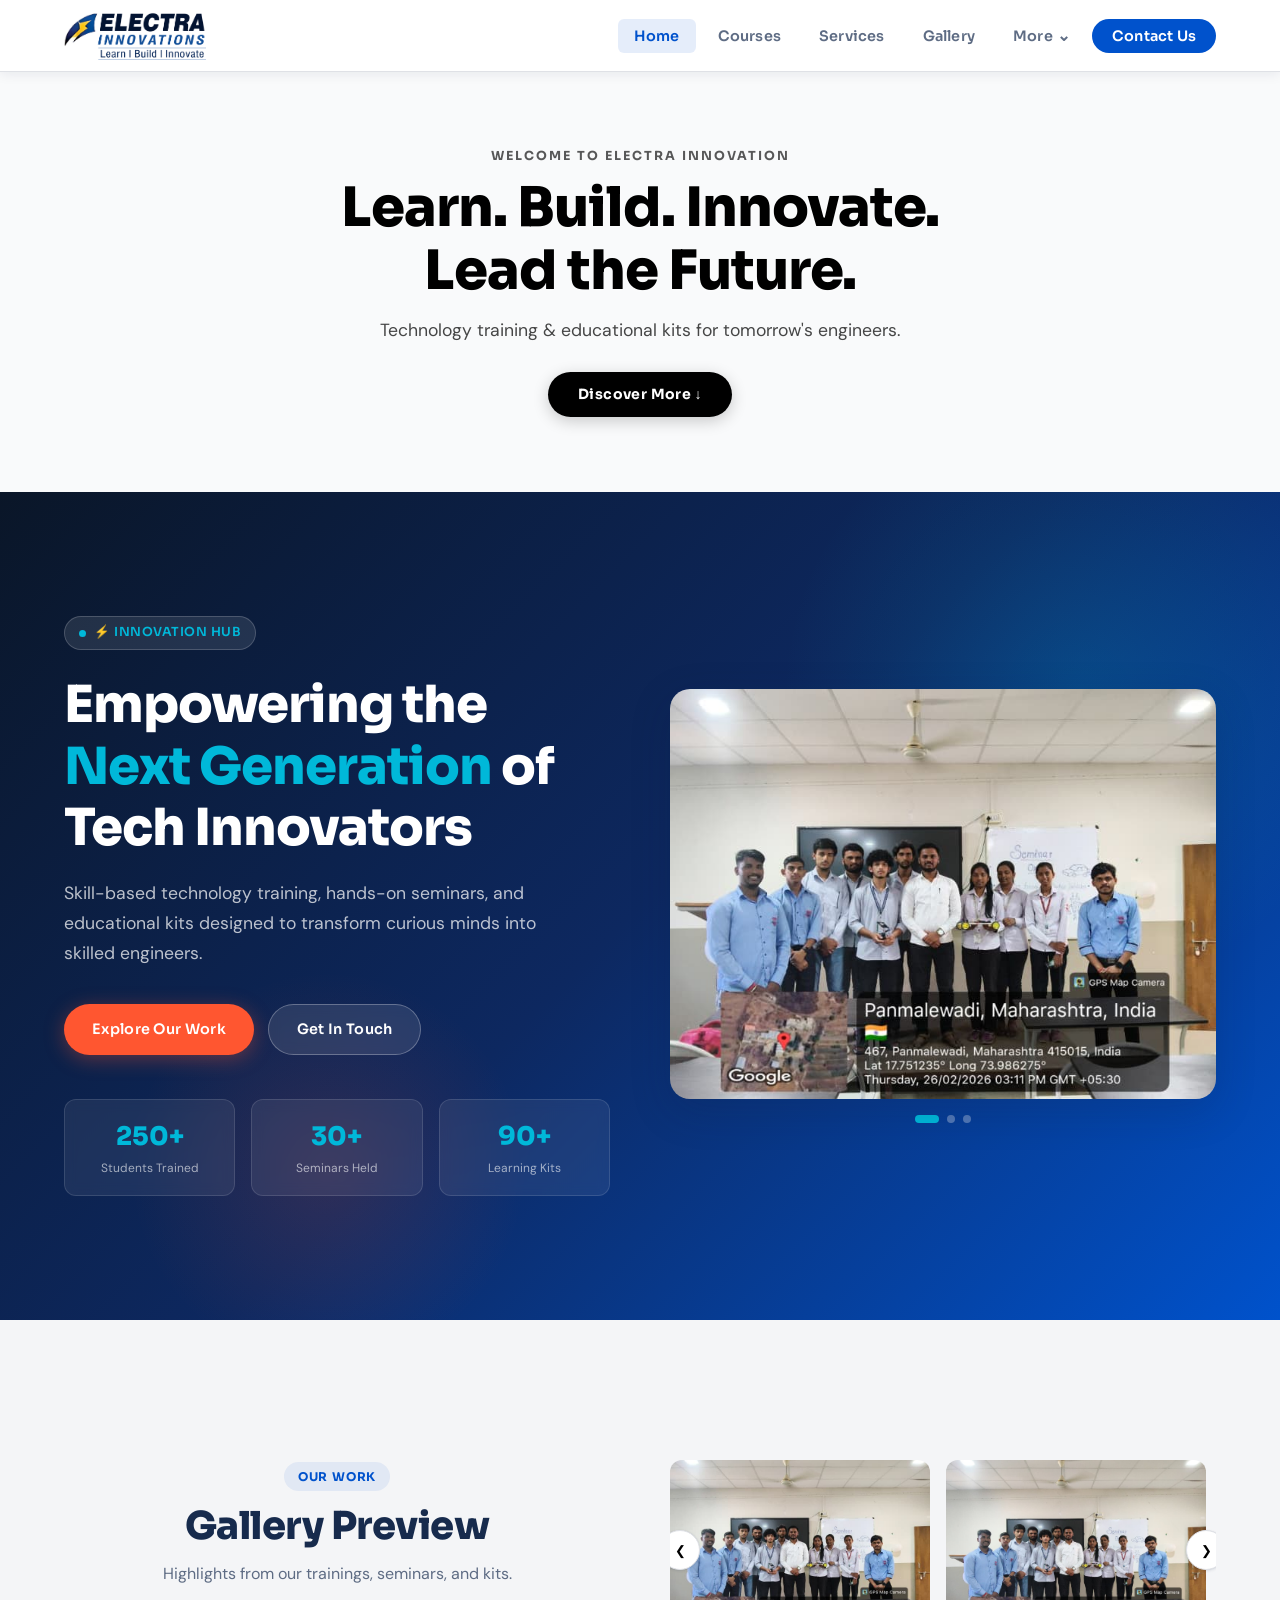
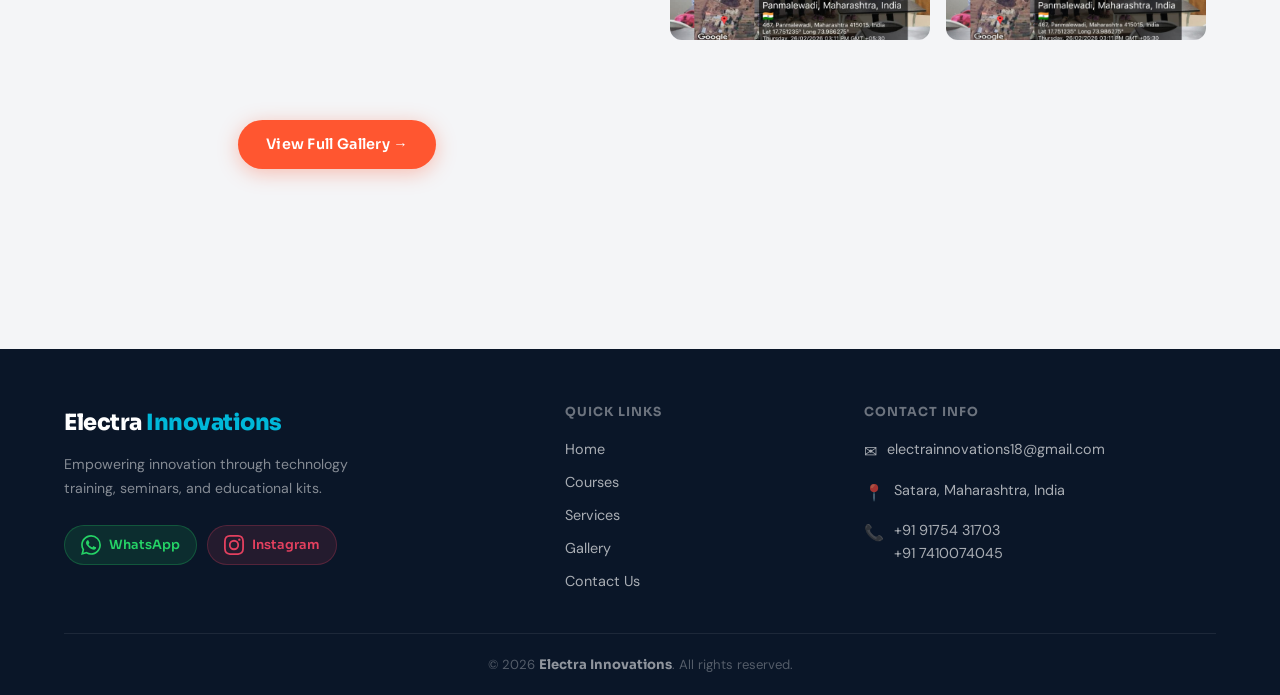
==== commit 3d7c9c7d: "Full project overwrite" ====
--- a/index.html
+++ b/index.html
@@ -13,7 +13,7 @@
 <!-- ===== NAVBAR ===== -->
 <header class="navbar">
   <div class="nav-container">
-    <a href="index.html" class="logo-text">Electra<span>Innovation</span></a>
+    <a href="index.html" class="logo"><img src="images/logo.jpeg" alt="Electra Innovation Logo"></a>
 
     <button class="hamburger" id="hamburger" aria-label="Toggle menu">
       <span></span><span></span><span></span>
@@ -54,7 +54,7 @@
 
   <div class="video-hero-content">
     <p class="video-hero-eyebrow">Welcome to Electra Innovation</p>
-    <h2 class="video-hero-heading">Innovate. Learn. <br>Lead the Future.</h2>
+    <h2 class="video-hero-heading">Learn. Build. Innovate.<br>Lead the Future.</h2>
     <p class="video-hero-sub">Technology training &amp; educational kits for tomorrow's engineers.</p>
     <a href="#main-hero" class="video-hero-cta">Discover More ↓</a>
   </div>
@@ -109,12 +109,56 @@
   </div>
 </section>
 
+<section class="gallery-slider">
+  <div class="hero-inner">
+
+    <div class="section-header">
+      <div class="section-tag">Our Work</div>
+      <h2>Gallery Preview</h2>
+      <p>Highlights from our trainings, seminars, and kits.</p>
+    </div>
+
+    <!-- SLIDER -->
+    <div class="slider-container">
+      <button class="slider-btn prev">&#10094;</button>
+
+      <div class="slider-track" id="galleryTrack">
+
+        <!-- TRAINING (3) -->
+        <img src="images/training1.jpeg">
+        <img src="images/training2.jpeg">
+        <img src="images/training3.jpeg">
+
+        <!-- SEMINARS (3) -->
+        <img src="images/seminar1.jpeg">
+        <img src="images/seminar2.jpeg">
+        <img src="images/seminar3.jpeg">
+
+        <!-- KITS (4) -->
+        <img src="images/kit1.jpeg">
+        <img src="images/kit2.jpeg">
+        <img src="images/kit14.jpeg">
+        <img src="images/kit15.jpeg">
+
+      </div>
+
+      <button class="slider-btn next">&#10095;</button>
+    </div>
+
+    <!-- CTA -->
+    <div style="text-align:center; margin-top:20px;">
+      <a href="gallery.html" class="btn btn-primary">View Full Gallery →</a>
+    </div>
+
+  </div>
+</section>
+
 <!-- ===== FOOTER ===== -->
 <footer class="footer">
   <div class="footer-inner">
 
     <div class="footer-brand">
-      <a href="index.html" class="footer-logo">Electra<span>Innovation</span></a>
+      <a href="index.html" class="footer-logo">Electra<span> Innovations</span></a>
       <p class="footer-tagline">Empowering innovation through technology training, seminars, and educational kits.</p>
       <div class="footer-social">
         <a href="https://wa.me/919175431703" target="_blank" rel="noopener" class="social-btn whatsapp" aria-label="WhatsApp">
@@ -132,6 +176,8 @@
       <h4>Quick Links</h4>
       <ul>
         <li><a href="index.html">Home</a></li>
+        <li><a href="courses.html">Courses</a></li>
+        <li><a href="services.html">Services</a></li>
         <li><a href="gallery.html">Gallery</a></li>
         <li><a href="contact.html">Contact Us</a></li>
       </ul>
@@ -142,7 +188,7 @@
       <ul class="footer-contact-list">
         <li>
           <span class="fc-icon">✉</span>
-          <a href="mailto:electrainnovationsatara@gmail.com">electrainnovationsatara@gmail.com</a>
+          <a href="mailto:electrainnovations18@gmail.com">electrainnovations18@gmail.com</a>
         </li>
         <li>
           <span class="fc-icon">📍</span>
@@ -150,14 +196,14 @@
         </li>
         <li>
           <span class="fc-icon">📞</span>
-          <a href="tel:+919175431703">+91 91754 31703</a>
+          <a href="tel:+919175431703">+91 91754 31703 <br> +91 7410074045</a>
         </li>
       </ul>
     </div>
 
   </div>
   <div class="footer-bottom">
-    <p>&copy; 2026 <strong>Electronexus</strong>. All rights reserved.</p>
+    <p>&copy; 2026 <strong>Electra Innovations</strong>. All rights reserved.</p>
   </div>
 </footer>
 
--- a/style.css
+++ b/style.css
@@ -60,7 +60,13 @@
 }
 
 .logo {
-  height: 46px;
+  display: flex;
+  align-items: center;
+}
+
+.logo img {
+  height: 50px;   /* adjust between 45–65px for best fit */
+  width: auto;
   object-fit: contain;
 }
 
@@ -370,6 +376,64 @@
   color: rgba(255,255,255,0.60);
   margin-top: 2px;
 }
+
+.gallery-slider {
+  padding: 80px 0;
+  background: var(--bg);
+}
+
+.slider-container {
+  position: relative;
+  overflow: hidden;
+}
+
+.slider-track {
+  display: flex;
+  gap: 16px;
+  overflow-x: auto;
+  scroll-behavior: smooth;
+  scrollbar-width: none;
+}
+
+.slider-track::-webkit-scrollbar {
+  display: none;
+}
+
+.slider-track img {
+  min-width: 260px;
+  height: 180px;
+  object-fit: cover;
+  border-radius: var(--radius);
+  transition: transform 0.3s ease;
+  cursor: pointer;
+}
+
+.slider-track img:hover {
+  transform: scale(1.05);
+}
+
+/* NAV BUTTONS */
+.slider-btn {
+  position: absolute;
+  top: 50%;
+  transform: translateY(-50%);
+  background: var(--white);
+  border: 1px solid var(--border);
+  width: 40px;
+  height: 40px;
+  border-radius: 50%;
+  cursor: pointer;
+  box-shadow: var(--shadow-sm);
+  z-index: 2;
+}
+
+.slider-btn:hover {
+  background: var(--primary);
+  color: white;
+}
+
+.slider-btn.prev { left: -10px; }
+.slider-btn.next { right: -10px; }
 
 /* ===== SECTION SHARED ===== */
 .section {
@@ -2107,15 +2171,15 @@
   width: 72px;
   height: 72px;
   border-radius: 50%;
-  display: flex;
-  align-items: center;
-  justify-content: center;
+  overflow: hidden;           
   flex-shrink: 0;
-  font-family: 'Sora', sans-serif;
-  font-weight: 800;
-  font-size: 1.1rem;
-  color: white;
-  letter-spacing: 1px;
+}
+
+.founder-avatar img {
+  width: 100%;
+  height: 100%;
+  object-fit: cover;         
+  display: block;
 }
 
 .founder-avatar-1 { background: linear-gradient(135deg, var(--primary), var(--teal)); }
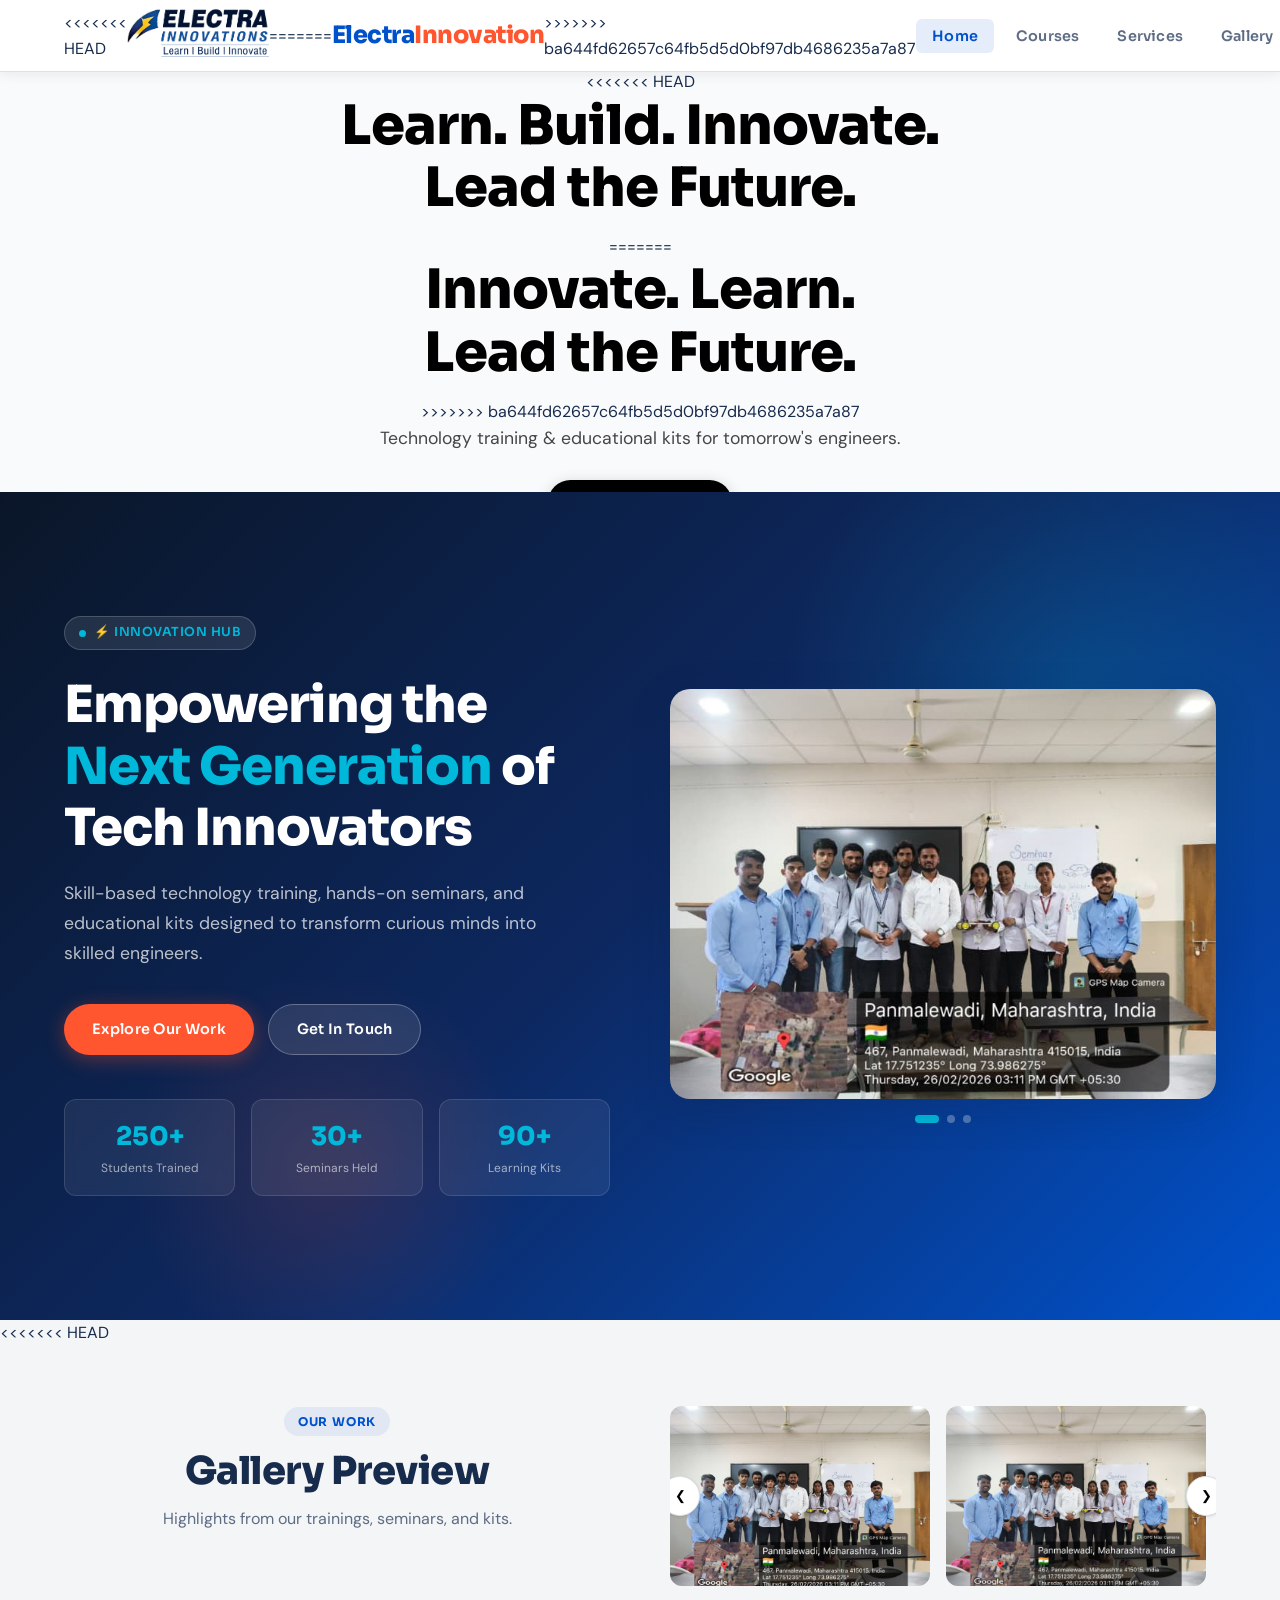
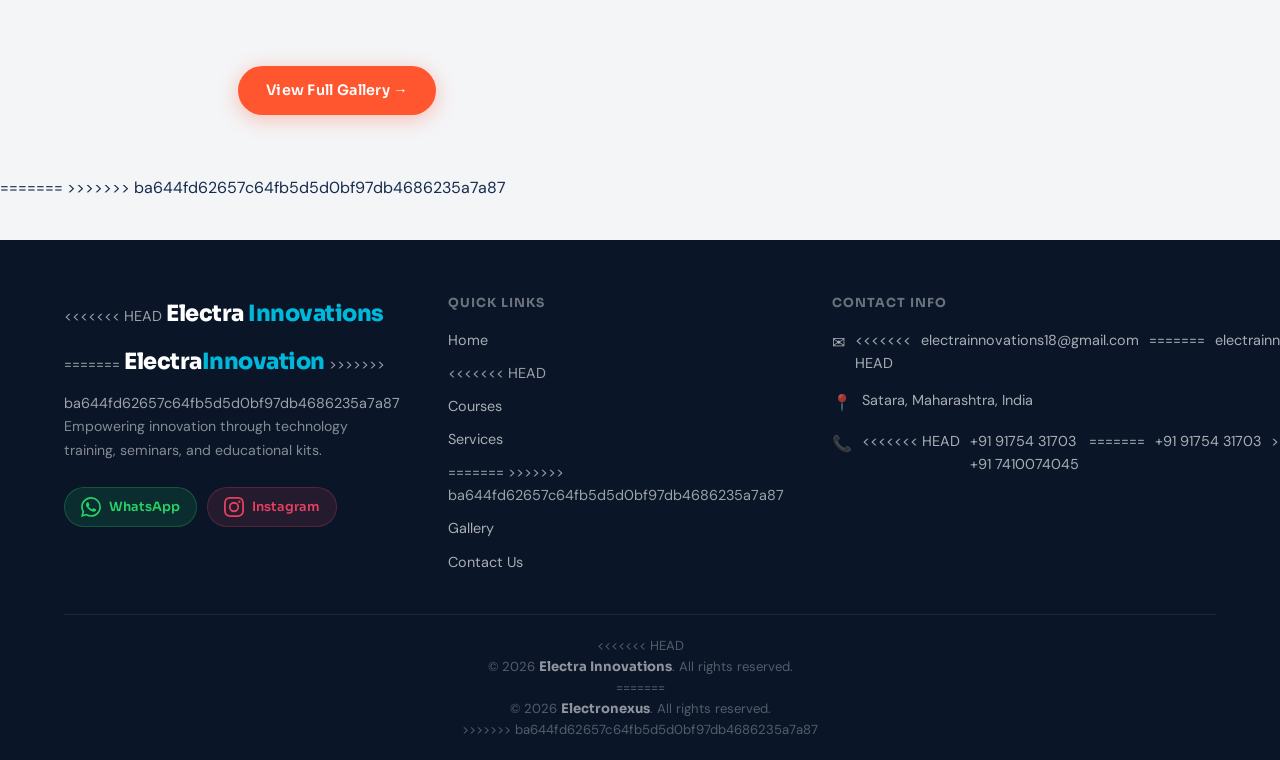
==== commit ede81bd1: "Merged and updated project" ====
--- a/index.html
+++ b/index.html
@@ -13,7 +13,11 @@
 <!-- ===== NAVBAR ===== -->
 <header class="navbar">
   <div class="nav-container">
+<<<<<<< HEAD
     <a href="index.html" class="logo"><img src="images/logo.jpeg" alt="Electra Innovation Logo"></a>
+=======
+    <a href="index.html" class="logo-text">Electra<span>Innovation</span></a>
+>>>>>>> ba644fd62657c64fb5d5d0bf97db4686235a7a87
 
     <button class="hamburger" id="hamburger" aria-label="Toggle menu">
       <span></span><span></span><span></span>
@@ -54,7 +58,11 @@
 
   <div class="video-hero-content">
     <p class="video-hero-eyebrow">Welcome to Electra Innovation</p>
+<<<<<<< HEAD
     <h2 class="video-hero-heading">Learn. Build. Innovate.<br>Lead the Future.</h2>
+=======
+    <h2 class="video-hero-heading">Innovate. Learn. <br>Lead the Future.</h2>
+>>>>>>> ba644fd62657c64fb5d5d0bf97db4686235a7a87
     <p class="video-hero-sub">Technology training &amp; educational kits for tomorrow's engineers.</p>
     <a href="#main-hero" class="video-hero-cta">Discover More ↓</a>
   </div>
@@ -109,6 +117,7 @@
   </div>
 </section>
 
+<<<<<<< HEAD
 <section class="gallery-slider">
   <div class="hero-inner">
 
@@ -153,12 +162,18 @@
   </div>
 </section>
 
+=======
+>>>>>>> ba644fd62657c64fb5d5d0bf97db4686235a7a87
 <!-- ===== FOOTER ===== -->
 <footer class="footer">
   <div class="footer-inner">
 
     <div class="footer-brand">
+<<<<<<< HEAD
       <a href="index.html" class="footer-logo">Electra<span> Innovations</span></a>
+=======
+      <a href="index.html" class="footer-logo">Electra<span>Innovation</span></a>
+>>>>>>> ba644fd62657c64fb5d5d0bf97db4686235a7a87
       <p class="footer-tagline">Empowering innovation through technology training, seminars, and educational kits.</p>
       <div class="footer-social">
         <a href="https://wa.me/919175431703" target="_blank" rel="noopener" class="social-btn whatsapp" aria-label="WhatsApp">
@@ -176,8 +191,11 @@
       <h4>Quick Links</h4>
       <ul>
         <li><a href="index.html">Home</a></li>
+<<<<<<< HEAD
         <li><a href="courses.html">Courses</a></li>
         <li><a href="services.html">Services</a></li>
+=======
+>>>>>>> ba644fd62657c64fb5d5d0bf97db4686235a7a87
         <li><a href="gallery.html">Gallery</a></li>
         <li><a href="contact.html">Contact Us</a></li>
       </ul>
@@ -188,7 +206,11 @@
       <ul class="footer-contact-list">
         <li>
           <span class="fc-icon">✉</span>
+<<<<<<< HEAD
           <a href="mailto:electrainnovations18@gmail.com">electrainnovations18@gmail.com</a>
+=======
+          <a href="mailto:electrainnovationsatara@gmail.com">electrainnovationsatara@gmail.com</a>
+>>>>>>> ba644fd62657c64fb5d5d0bf97db4686235a7a87
         </li>
         <li>
           <span class="fc-icon">📍</span>
@@ -196,14 +218,22 @@
         </li>
         <li>
           <span class="fc-icon">📞</span>
+<<<<<<< HEAD
           <a href="tel:+919175431703">+91 91754 31703 <br> +91 7410074045</a>
+=======
+          <a href="tel:+919175431703">+91 91754 31703</a>
+>>>>>>> ba644fd62657c64fb5d5d0bf97db4686235a7a87
         </li>
       </ul>
     </div>
 
   </div>
   <div class="footer-bottom">
+<<<<<<< HEAD
     <p>&copy; 2026 <strong>Electra Innovations</strong>. All rights reserved.</p>
+=======
+    <p>&copy; 2026 <strong>Electronexus</strong>. All rights reserved.</p>
+>>>>>>> ba644fd62657c64fb5d5d0bf97db4686235a7a87
   </div>
 </footer>
 
--- a/style.css
+++ b/style.css
@@ -60,6 +60,7 @@
 }
 
 .logo {
+<<<<<<< HEAD
   display: flex;
   align-items: center;
 }
@@ -67,6 +68,9 @@
 .logo img {
   height: 50px;   /* adjust between 45–65px for best fit */
   width: auto;
+=======
+  height: 46px;
+>>>>>>> ba644fd62657c64fb5d5d0bf97db4686235a7a87
   object-fit: contain;
 }
 
@@ -377,6 +381,7 @@
   margin-top: 2px;
 }
 
+<<<<<<< HEAD
 .gallery-slider {
   padding: 80px 0;
   background: var(--bg);
@@ -435,6 +440,8 @@
 .slider-btn.prev { left: -10px; }
 .slider-btn.next { right: -10px; }
 
+=======
+>>>>>>> ba644fd62657c64fb5d5d0bf97db4686235a7a87
 /* ===== SECTION SHARED ===== */
 .section {
   max-width: 1200px;
@@ -2171,6 +2178,7 @@
   width: 72px;
   height: 72px;
   border-radius: 50%;
+<<<<<<< HEAD
   overflow: hidden;           
   flex-shrink: 0;
 }
@@ -2180,6 +2188,17 @@
   height: 100%;
   object-fit: cover;         
   display: block;
+=======
+  display: flex;
+  align-items: center;
+  justify-content: center;
+  flex-shrink: 0;
+  font-family: 'Sora', sans-serif;
+  font-weight: 800;
+  font-size: 1.1rem;
+  color: white;
+  letter-spacing: 1px;
+>>>>>>> ba644fd62657c64fb5d5d0bf97db4686235a7a87
 }
 
 .founder-avatar-1 { background: linear-gradient(135deg, var(--primary), var(--teal)); }
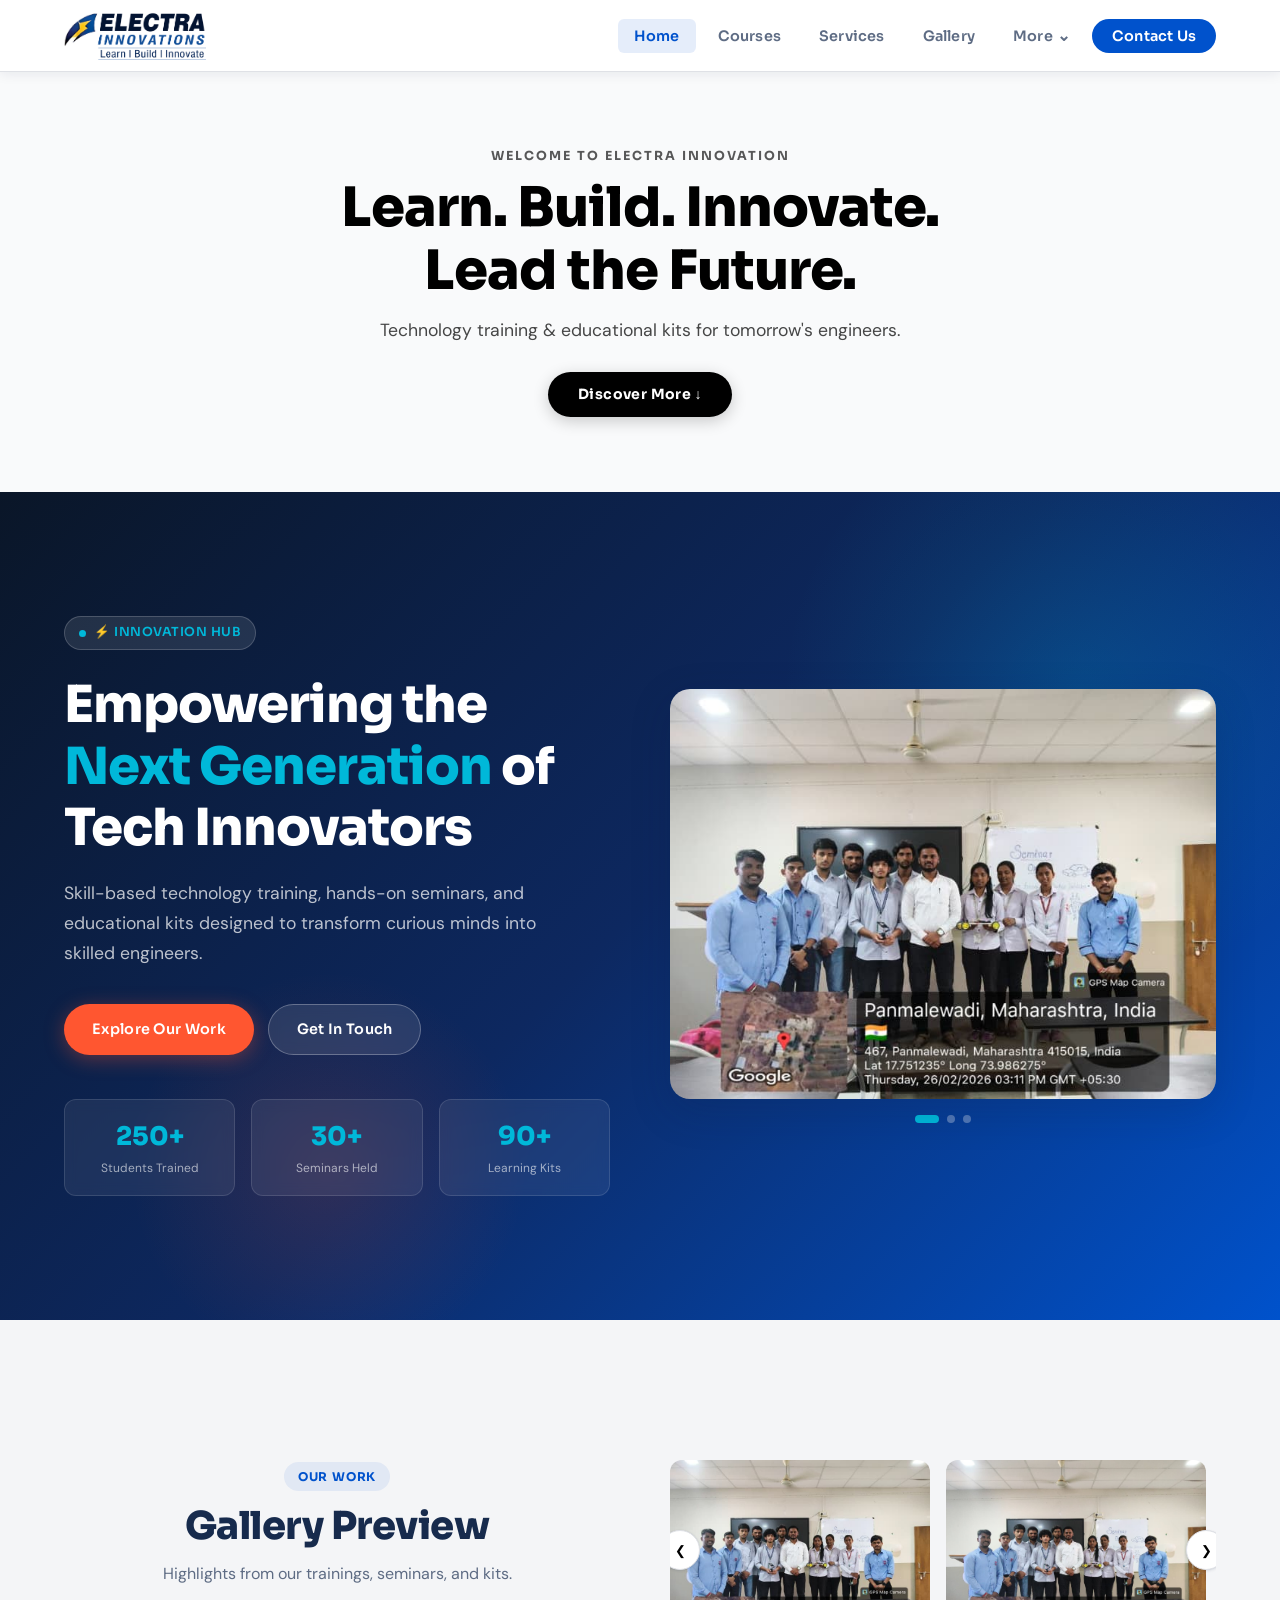
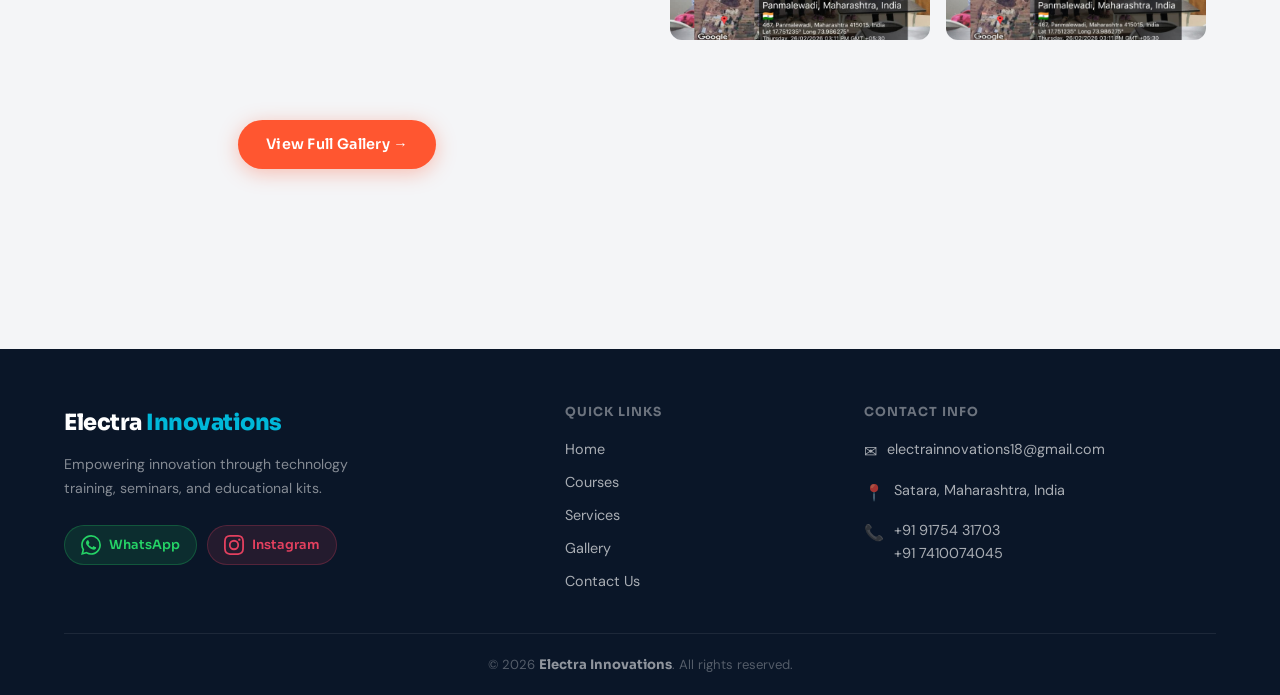
==== commit 7e19de16: "Newer version update" ====
--- a/index.html
+++ b/index.html
@@ -13,11 +13,7 @@
 <!-- ===== NAVBAR ===== -->
 <header class="navbar">
   <div class="nav-container">
-<<<<<<< HEAD
     <a href="index.html" class="logo"><img src="images/logo.jpeg" alt="Electra Innovation Logo"></a>
-=======
-    <a href="index.html" class="logo-text">Electra<span>Innovation</span></a>
->>>>>>> ba644fd62657c64fb5d5d0bf97db4686235a7a87
 
     <button class="hamburger" id="hamburger" aria-label="Toggle menu">
       <span></span><span></span><span></span>
@@ -58,11 +54,7 @@
 
   <div class="video-hero-content">
     <p class="video-hero-eyebrow">Welcome to Electra Innovation</p>
-<<<<<<< HEAD
     <h2 class="video-hero-heading">Learn. Build. Innovate.<br>Lead the Future.</h2>
-=======
-    <h2 class="video-hero-heading">Innovate. Learn. <br>Lead the Future.</h2>
->>>>>>> ba644fd62657c64fb5d5d0bf97db4686235a7a87
     <p class="video-hero-sub">Technology training &amp; educational kits for tomorrow's engineers.</p>
     <a href="#main-hero" class="video-hero-cta">Discover More ↓</a>
   </div>
@@ -117,7 +109,6 @@
   </div>
 </section>
 
-<<<<<<< HEAD
 <section class="gallery-slider">
   <div class="hero-inner">
 
@@ -162,18 +153,12 @@
   </div>
 </section>
 
-=======
->>>>>>> ba644fd62657c64fb5d5d0bf97db4686235a7a87
 <!-- ===== FOOTER ===== -->
 <footer class="footer">
   <div class="footer-inner">
 
     <div class="footer-brand">
-<<<<<<< HEAD
       <a href="index.html" class="footer-logo">Electra<span> Innovations</span></a>
-=======
-      <a href="index.html" class="footer-logo">Electra<span>Innovation</span></a>
->>>>>>> ba644fd62657c64fb5d5d0bf97db4686235a7a87
       <p class="footer-tagline">Empowering innovation through technology training, seminars, and educational kits.</p>
       <div class="footer-social">
         <a href="https://wa.me/919175431703" target="_blank" rel="noopener" class="social-btn whatsapp" aria-label="WhatsApp">
@@ -191,11 +176,8 @@
       <h4>Quick Links</h4>
       <ul>
         <li><a href="index.html">Home</a></li>
-<<<<<<< HEAD
         <li><a href="courses.html">Courses</a></li>
         <li><a href="services.html">Services</a></li>
-=======
->>>>>>> ba644fd62657c64fb5d5d0bf97db4686235a7a87
         <li><a href="gallery.html">Gallery</a></li>
         <li><a href="contact.html">Contact Us</a></li>
       </ul>
@@ -206,11 +188,7 @@
       <ul class="footer-contact-list">
         <li>
           <span class="fc-icon">✉</span>
-<<<<<<< HEAD
           <a href="mailto:electrainnovations18@gmail.com">electrainnovations18@gmail.com</a>
-=======
-          <a href="mailto:electrainnovationsatara@gmail.com">electrainnovationsatara@gmail.com</a>
->>>>>>> ba644fd62657c64fb5d5d0bf97db4686235a7a87
         </li>
         <li>
           <span class="fc-icon">📍</span>
@@ -218,22 +196,14 @@
         </li>
         <li>
           <span class="fc-icon">📞</span>
-<<<<<<< HEAD
           <a href="tel:+919175431703">+91 91754 31703 <br> +91 7410074045</a>
-=======
-          <a href="tel:+919175431703">+91 91754 31703</a>
->>>>>>> ba644fd62657c64fb5d5d0bf97db4686235a7a87
         </li>
       </ul>
     </div>
 
   </div>
   <div class="footer-bottom">
-<<<<<<< HEAD
     <p>&copy; 2026 <strong>Electra Innovations</strong>. All rights reserved.</p>
-=======
-    <p>&copy; 2026 <strong>Electronexus</strong>. All rights reserved.</p>
->>>>>>> ba644fd62657c64fb5d5d0bf97db4686235a7a87
   </div>
 </footer>
 
--- a/style.css
+++ b/style.css
@@ -60,7 +60,6 @@
 }
 
 .logo {
-<<<<<<< HEAD
   display: flex;
   align-items: center;
 }
@@ -68,9 +67,6 @@
 .logo img {
   height: 50px;   /* adjust between 45–65px for best fit */
   width: auto;
-=======
-  height: 46px;
->>>>>>> ba644fd62657c64fb5d5d0bf97db4686235a7a87
   object-fit: contain;
 }
 
@@ -381,7 +377,6 @@
   margin-top: 2px;
 }
 
-<<<<<<< HEAD
 .gallery-slider {
   padding: 80px 0;
   background: var(--bg);
@@ -440,8 +435,6 @@
 .slider-btn.prev { left: -10px; }
 .slider-btn.next { right: -10px; }
 
-=======
->>>>>>> ba644fd62657c64fb5d5d0bf97db4686235a7a87
 /* ===== SECTION SHARED ===== */
 .section {
   max-width: 1200px;
@@ -2178,7 +2171,6 @@
   width: 72px;
   height: 72px;
   border-radius: 50%;
-<<<<<<< HEAD
   overflow: hidden;           
   flex-shrink: 0;
 }
@@ -2188,17 +2180,6 @@
   height: 100%;
   object-fit: cover;         
   display: block;
-=======
-  display: flex;
-  align-items: center;
-  justify-content: center;
-  flex-shrink: 0;
-  font-family: 'Sora', sans-serif;
-  font-weight: 800;
-  font-size: 1.1rem;
-  color: white;
-  letter-spacing: 1px;
->>>>>>> ba644fd62657c64fb5d5d0bf97db4686235a7a87
 }
 
 .founder-avatar-1 { background: linear-gradient(135deg, var(--primary), var(--teal)); }
